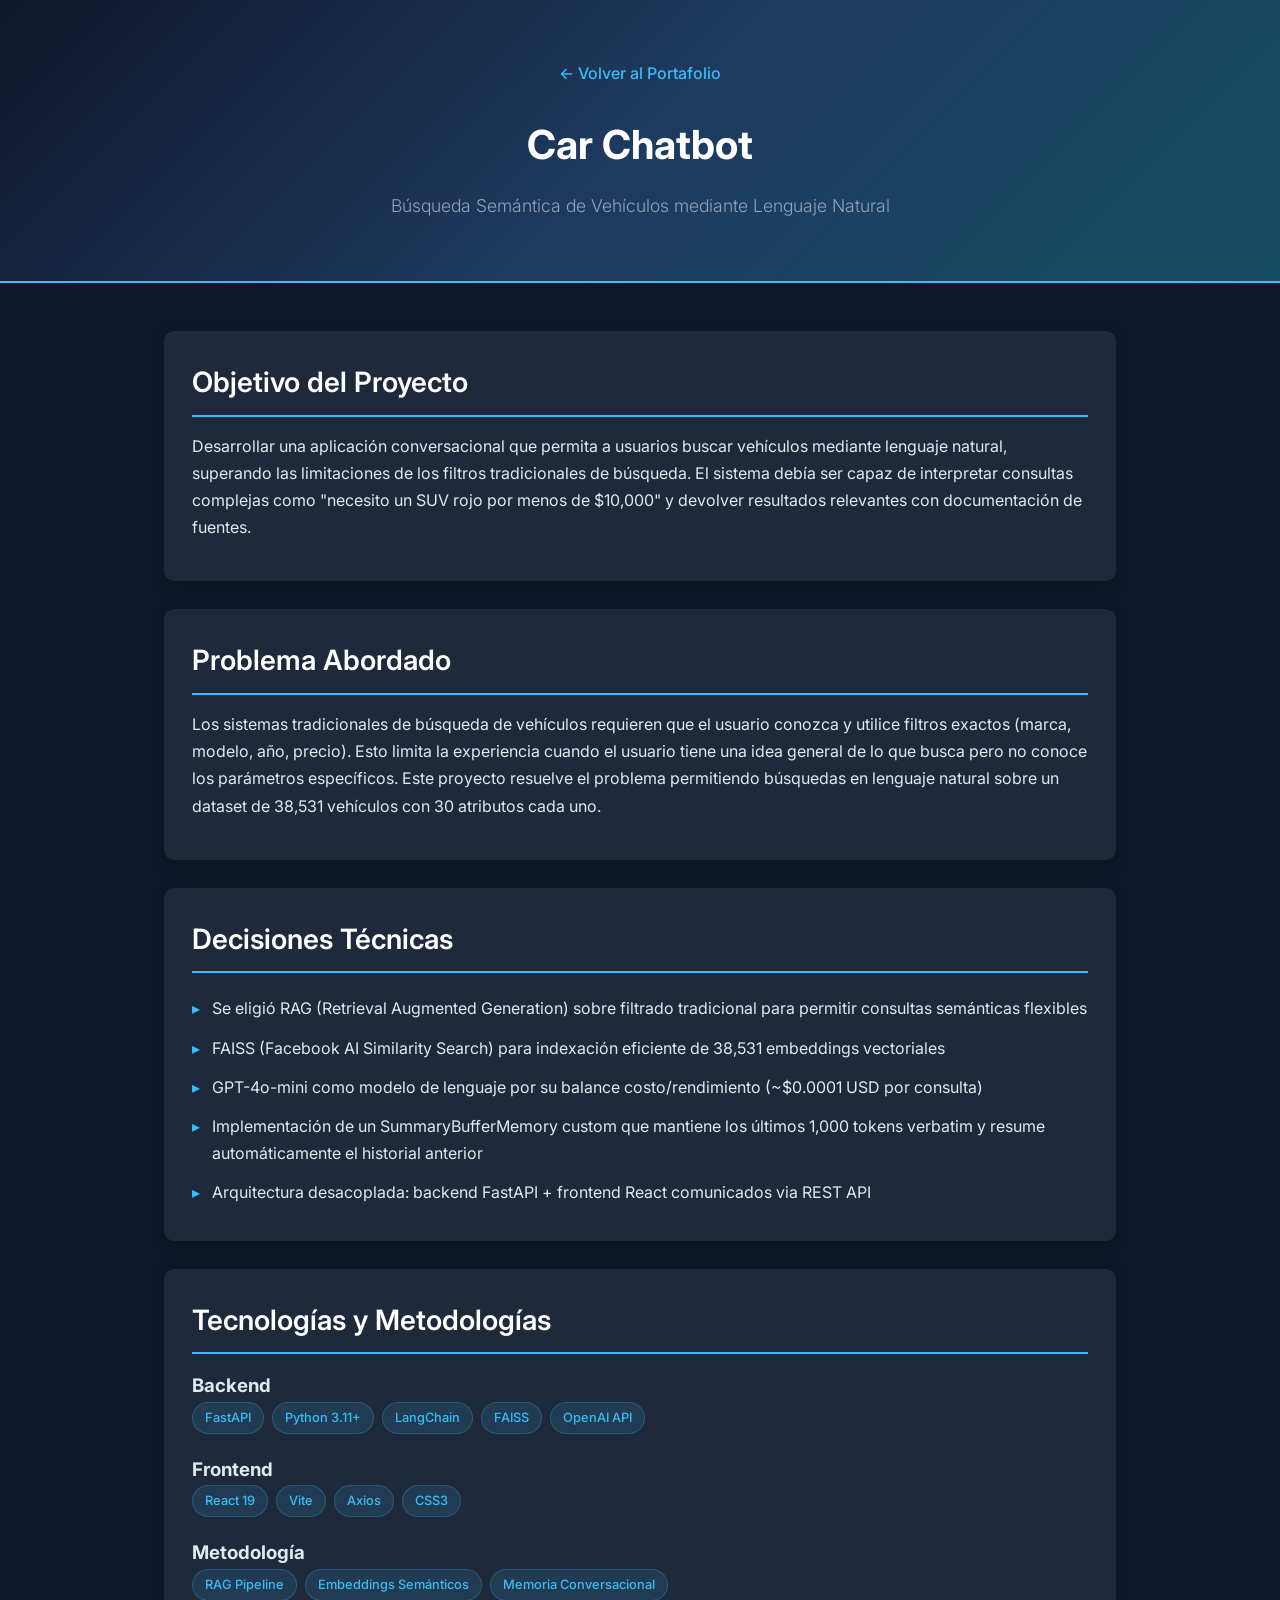
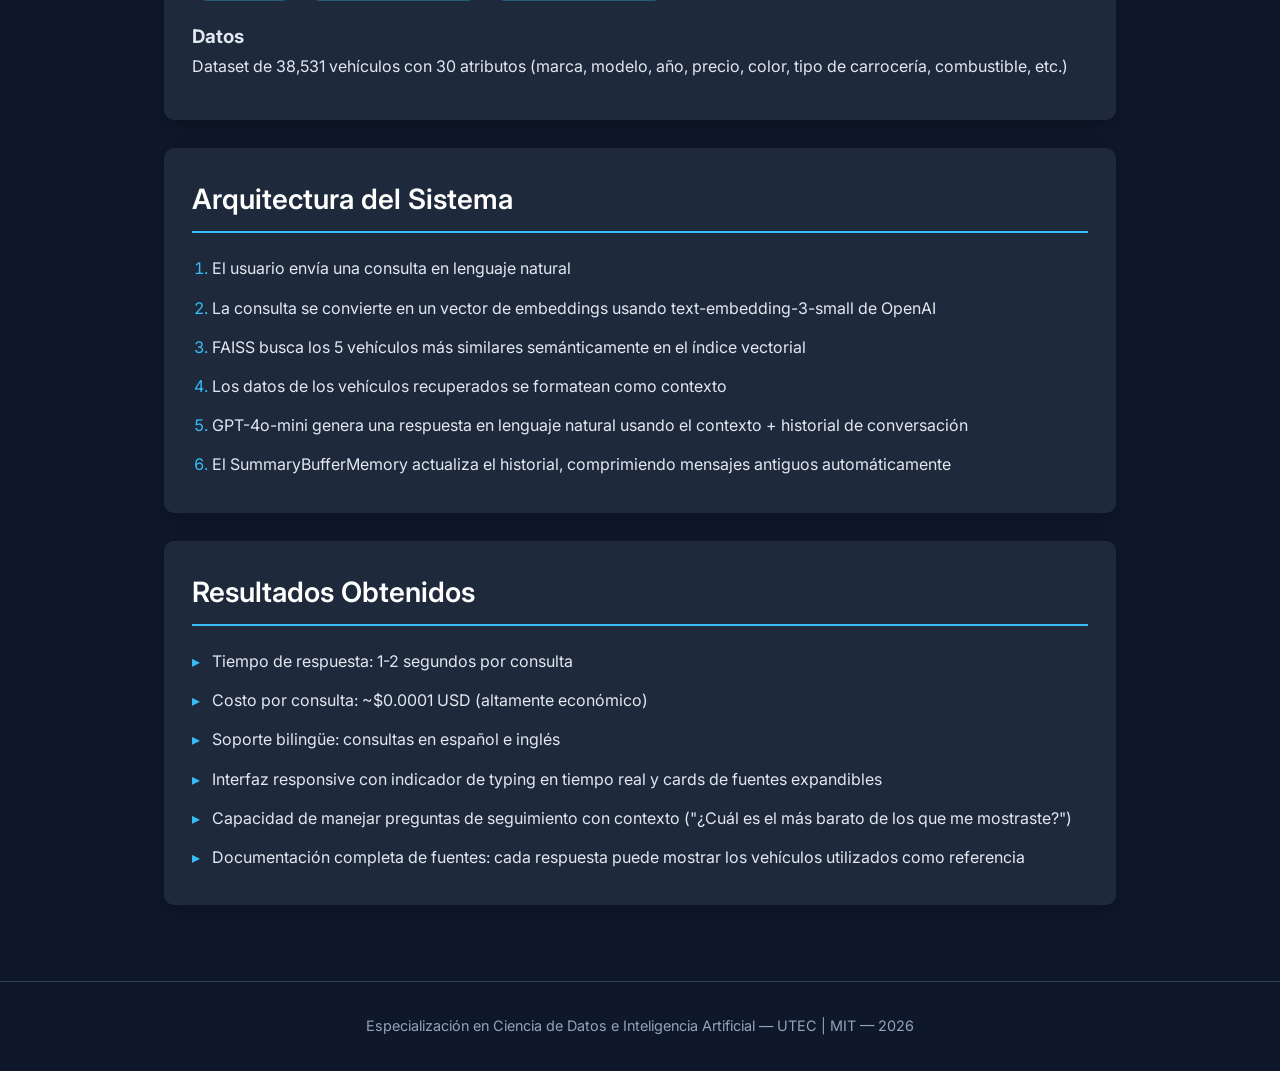
==== car-chatbot.html @ 60a14065 "fix: polish - ol styling, footer accents, rel noopener on links Co-Authored-By: Claude Opus 4.6 <nor" ====
<!DOCTYPE html>
<html lang="es">
<head>
  <meta charset="utf-8">
  <meta name="viewport" content="width=device-width, initial-scale=1">
  <title>Car Chatbot - Nicolas Fripp Rodriguez</title>
  <link href="https://fonts.googleapis.com/css2?family=Inter:wght@300;400;500;600;700&display=swap" rel="stylesheet">
  <link rel="stylesheet" href="estilo.css">
</head>
<body>

  <header>
    <a class="back-link" href="index.html">&larr; Volver al Portafolio</a>
    <h1>Car Chatbot</h1>
    <p>Búsqueda Semántica de Vehículos mediante Lenguaje Natural</p>
  </header>

  <main>

    <section class="detail-section">
      <h2>Objetivo del Proyecto</h2>
      <p>Desarrollar una aplicación conversacional que permita a usuarios buscar vehículos mediante lenguaje natural, superando las limitaciones de los filtros tradicionales de búsqueda. El sistema debía ser capaz de interpretar consultas complejas como "necesito un SUV rojo por menos de $10,000" y devolver resultados relevantes con documentación de fuentes.</p>
    </section>

    <section class="detail-section">
      <h2>Problema Abordado</h2>
      <p>Los sistemas tradicionales de búsqueda de vehículos requieren que el usuario conozca y utilice filtros exactos (marca, modelo, año, precio). Esto limita la experiencia cuando el usuario tiene una idea general de lo que busca pero no conoce los parámetros específicos. Este proyecto resuelve el problema permitiendo búsquedas en lenguaje natural sobre un dataset de 38,531 vehículos con 30 atributos cada uno.</p>
    </section>

    <section class="detail-section">
      <h2>Decisiones Técnicas</h2>
      <ul>
        <li>Se eligió RAG (Retrieval Augmented Generation) sobre filtrado tradicional para permitir consultas semánticas flexibles</li>
        <li>FAISS (Facebook AI Similarity Search) para indexación eficiente de 38,531 embeddings vectoriales</li>
        <li>GPT-4o-mini como modelo de lenguaje por su balance costo/rendimiento (~$0.0001 USD por consulta)</li>
        <li>Implementación de un SummaryBufferMemory custom que mantiene los últimos 1,000 tokens verbatim y resume automáticamente el historial anterior</li>
        <li>Arquitectura desacoplada: backend FastAPI + frontend React comunicados via REST API</li>
      </ul>
    </section>

    <section class="detail-section">
      <h2>Tecnologías y Metodologías</h2>

      <h3>Backend</h3>
      <div class="tags">
        <span class="tag">FastAPI</span>
        <span class="tag">Python 3.11+</span>
        <span class="tag">LangChain</span>
        <span class="tag">FAISS</span>
        <span class="tag">OpenAI API</span>
      </div>

      <h3>Frontend</h3>
      <div class="tags">
        <span class="tag">React 19</span>
        <span class="tag">Vite</span>
        <span class="tag">Axios</span>
        <span class="tag">CSS3</span>
      </div>

      <h3>Metodología</h3>
      <div class="tags">
        <span class="tag">RAG Pipeline</span>
        <span class="tag">Embeddings Semánticos</span>
        <span class="tag">Memoria Conversacional</span>
      </div>

      <h3>Datos</h3>
      <p>Dataset de 38,531 vehículos con 30 atributos (marca, modelo, año, precio, color, tipo de carrocería, combustible, etc.)</p>
    </section>

    <section class="detail-section">
      <h2>Arquitectura del Sistema</h2>
      <ol>
        <li>El usuario envía una consulta en lenguaje natural</li>
        <li>La consulta se convierte en un vector de embeddings usando text-embedding-3-small de OpenAI</li>
        <li>FAISS busca los 5 vehículos más similares semánticamente en el índice vectorial</li>
        <li>Los datos de los vehículos recuperados se formatean como contexto</li>
        <li>GPT-4o-mini genera una respuesta en lenguaje natural usando el contexto + historial de conversación</li>
        <li>El SummaryBufferMemory actualiza el historial, comprimiendo mensajes antiguos automáticamente</li>
      </ol>
    </section>

    <section class="detail-section">
      <h2>Resultados Obtenidos</h2>
      <ul>
        <li>Tiempo de respuesta: 1-2 segundos por consulta</li>
        <li>Costo por consulta: ~$0.0001 USD (altamente económico)</li>
        <li>Soporte bilingüe: consultas en español e inglés</li>
        <li>Interfaz responsive con indicador de typing en tiempo real y cards de fuentes expandibles</li>
        <li>Capacidad de manejar preguntas de seguimiento con contexto ("¿Cuál es el más barato de los que me mostraste?")</li>
        <li>Documentación completa de fuentes: cada respuesta puede mostrar los vehículos utilizados como referencia</li>
      </ul>
    </section>

  </main>

  <footer>
    <p>Especializaci&oacute;n en Ciencia de Datos e Inteligencia Artificial &mdash; UTEC | MIT &mdash; 2026</p>
  </footer>

</body>
</html>
---- estilo.css ----
/* ===========================================
   Nicolas Fripp Rodriguez - Portfolio Styles
   =========================================== */

/* Custom Properties */
:root {
  --color-bg: #0f172a;
  --color-card: #1e293b;
  --color-accent: #38bdf8;
  --color-accent-dark: #0ea5e9;
  --color-text: #e2e8f0;
  --color-text-muted: #94a3b8;
  --color-border: #334155;
  --font-family: 'Inter', sans-serif;
}

/* Base Styles */
*,
*::before,
*::after {
  box-sizing: border-box;
  margin: 0;
  padding: 0;
}

html {
  scroll-behavior: smooth;
}

body {
  font-family: var(--font-family);
  background-color: var(--color-bg);
  color: var(--color-text);
  line-height: 1.7;
  font-size: 16px;
}

a {
  color: var(--color-accent);
  text-decoration: none;
  transition: color 0.3s ease;
}

a:hover {
  color: var(--color-accent-dark);
}

.container {
  max-width: 1000px;
  margin: 0 auto;
  padding: 0 24px;
}

/* Header */
header {
  background: linear-gradient(135deg, #0f172a 0%, #1e3a5f 50%, #164e63 100%);
  text-align: center;
  padding: 60px 24px;
  border-bottom: 2px solid var(--color-accent);
}

header h1 {
  font-size: 2.5rem;
  font-weight: 700;
  margin-bottom: 12px;
  color: #ffffff;
}

header p {
  font-size: 1.1rem;
  color: var(--color-text-muted);
  font-weight: 300;
}

header p + p {
  margin-top: 4px;
}

/* Main Content */
main {
  max-width: 1000px;
  margin: 0 auto;
  padding: 48px 24px;
}

section {
  margin-bottom: 56px;
}

section h2 {
  font-size: 1.75rem;
  font-weight: 600;
  margin-bottom: 24px;
  color: #ffffff;
  border-bottom: 2px solid var(--color-accent);
  padding-bottom: 8px;
  display: inline-block;
}

/* Profile / About Section */
.profile-container {
  display: flex;
  gap: 32px;
  align-items: flex-start;
}

.profile-photo {
  width: 120px;
  height: 120px;
  min-width: 120px;
  border-radius: 50%;
  background-color: var(--color-accent);
  display: flex;
  align-items: center;
  justify-content: center;
  font-size: 2.5rem;
  font-weight: 700;
  color: var(--color-bg);
}

.bio p {
  margin-bottom: 16px;
  color: var(--color-text);
}

.bio p:last-child {
  margin-bottom: 0;
}

/* Projects Grid */
.projects-grid {
  display: grid;
  grid-template-columns: 1fr;
  gap: 28px;
  margin-top: 16px;
}

.project-card {
  background-color: var(--color-card);
  border-radius: 10px;
  padding: 28px;
  border-left: 4px solid var(--color-accent);
  box-shadow: 0 4px 16px rgba(0, 0, 0, 0.25);
  transition: transform 0.3s ease, box-shadow 0.3s ease;
}

.project-card:hover {
  transform: translateY(-4px);
  box-shadow: 0 8px 28px rgba(0, 0, 0, 0.4);
}

.project-card h3 {
  font-size: 1.3rem;
  font-weight: 600;
  color: #ffffff;
  margin-bottom: 12px;
}

.project-card p {
  color: var(--color-text-muted);
  margin-bottom: 16px;
  line-height: 1.6;
}

/* Technology Tags */
.tags {
  display: flex;
  flex-wrap: wrap;
  gap: 8px;
  margin-bottom: 20px;
}

.tag {
  display: inline-block;
  background-color: rgba(56, 189, 248, 0.12);
  color: var(--color-accent);
  padding: 4px 12px;
  border-radius: 20px;
  font-size: 0.8rem;
  font-weight: 500;
  border: 1px solid rgba(56, 189, 248, 0.25);
}

/* Button */
.btn {
  display: inline-block;
  background-color: var(--color-accent);
  color: var(--color-bg);
  padding: 10px 24px;
  border-radius: 8px;
  font-weight: 600;
  font-size: 0.95rem;
  transition: background-color 0.3s ease, transform 0.2s ease;
}

.btn:hover {
  background-color: var(--color-accent-dark);
  color: var(--color-bg);
  transform: translateY(-1px);
}

/* Links Section */
.links-list {
  list-style: none;
  display: flex;
  flex-direction: column;
  gap: 16px;
}

.link-item {
  display: flex;
  align-items: center;
  gap: 16px;
  background-color: var(--color-card);
  padding: 18px 24px;
  border-radius: 10px;
  transition: transform 0.3s ease, box-shadow 0.3s ease;
}

.link-item:hover {
  transform: translateY(-2px);
  box-shadow: 0 4px 16px rgba(0, 0, 0, 0.3);
}

.link-icon {
  font-size: 1.5rem;
  min-width: 32px;
  text-align: center;
}

.link-item a {
  font-weight: 500;
  font-size: 1.05rem;
}

.link-item span.link-note {
  color: var(--color-text-muted);
  font-size: 0.9rem;
  font-style: italic;
}

/* Project Detail Page Styles */
.back-link {
  display: inline-block;
  margin-bottom: 24px;
  font-weight: 500;
  font-size: 1rem;
}

.detail-section {
  background-color: var(--color-card);
  border-radius: 10px;
  padding: 28px;
  margin-bottom: 28px;
  box-shadow: 0 4px 16px rgba(0, 0, 0, 0.25);
}

.detail-section h2 {
  display: block;
  margin-bottom: 16px;
}

.detail-section p {
  color: var(--color-text);
  margin-bottom: 12px;
}

.detail-section ul {
  list-style: none;
  padding-left: 0;
}

.detail-section ul li {
  padding: 6px 0;
  padding-left: 20px;
  position: relative;
  color: var(--color-text);
}

.detail-section ul li::before {
  content: "\25B8";
  color: var(--color-accent);
  position: absolute;
  left: 0;
}

.detail-section ol {
  padding-left: 20px;
  color: var(--color-text);
}

.detail-section ol li {
  padding: 6px 0;
}

.detail-section ol li::marker {
  color: var(--color-accent);
}

/* Footer */
footer {
  text-align: center;
  padding: 32px 24px;
  border-top: 1px solid var(--color-border);
  color: var(--color-text-muted);
  font-size: 0.9rem;
}

footer a {
  color: var(--color-text-muted);
}

footer a:hover {
  color: var(--color-accent);
}

/* Responsive: Mobile < 768px */
@media (max-width: 768px) {
  header {
    padding: 40px 16px;
  }

  header h1 {
    font-size: 1.75rem;
  }

  header p {
    font-size: 0.95rem;
  }

  main {
    padding: 32px 16px;
  }

  section h2 {
    font-size: 1.4rem;
  }

  .profile-container {
    flex-direction: column;
    align-items: center;
    text-align: center;
  }

  .profile-photo {
    width: 100px;
    height: 100px;
    min-width: 100px;
    font-size: 2rem;
  }

  .project-card {
    padding: 20px;
  }

  .project-card h3 {
    font-size: 1.15rem;
  }

  .link-item {
    padding: 14px 18px;
  }
}
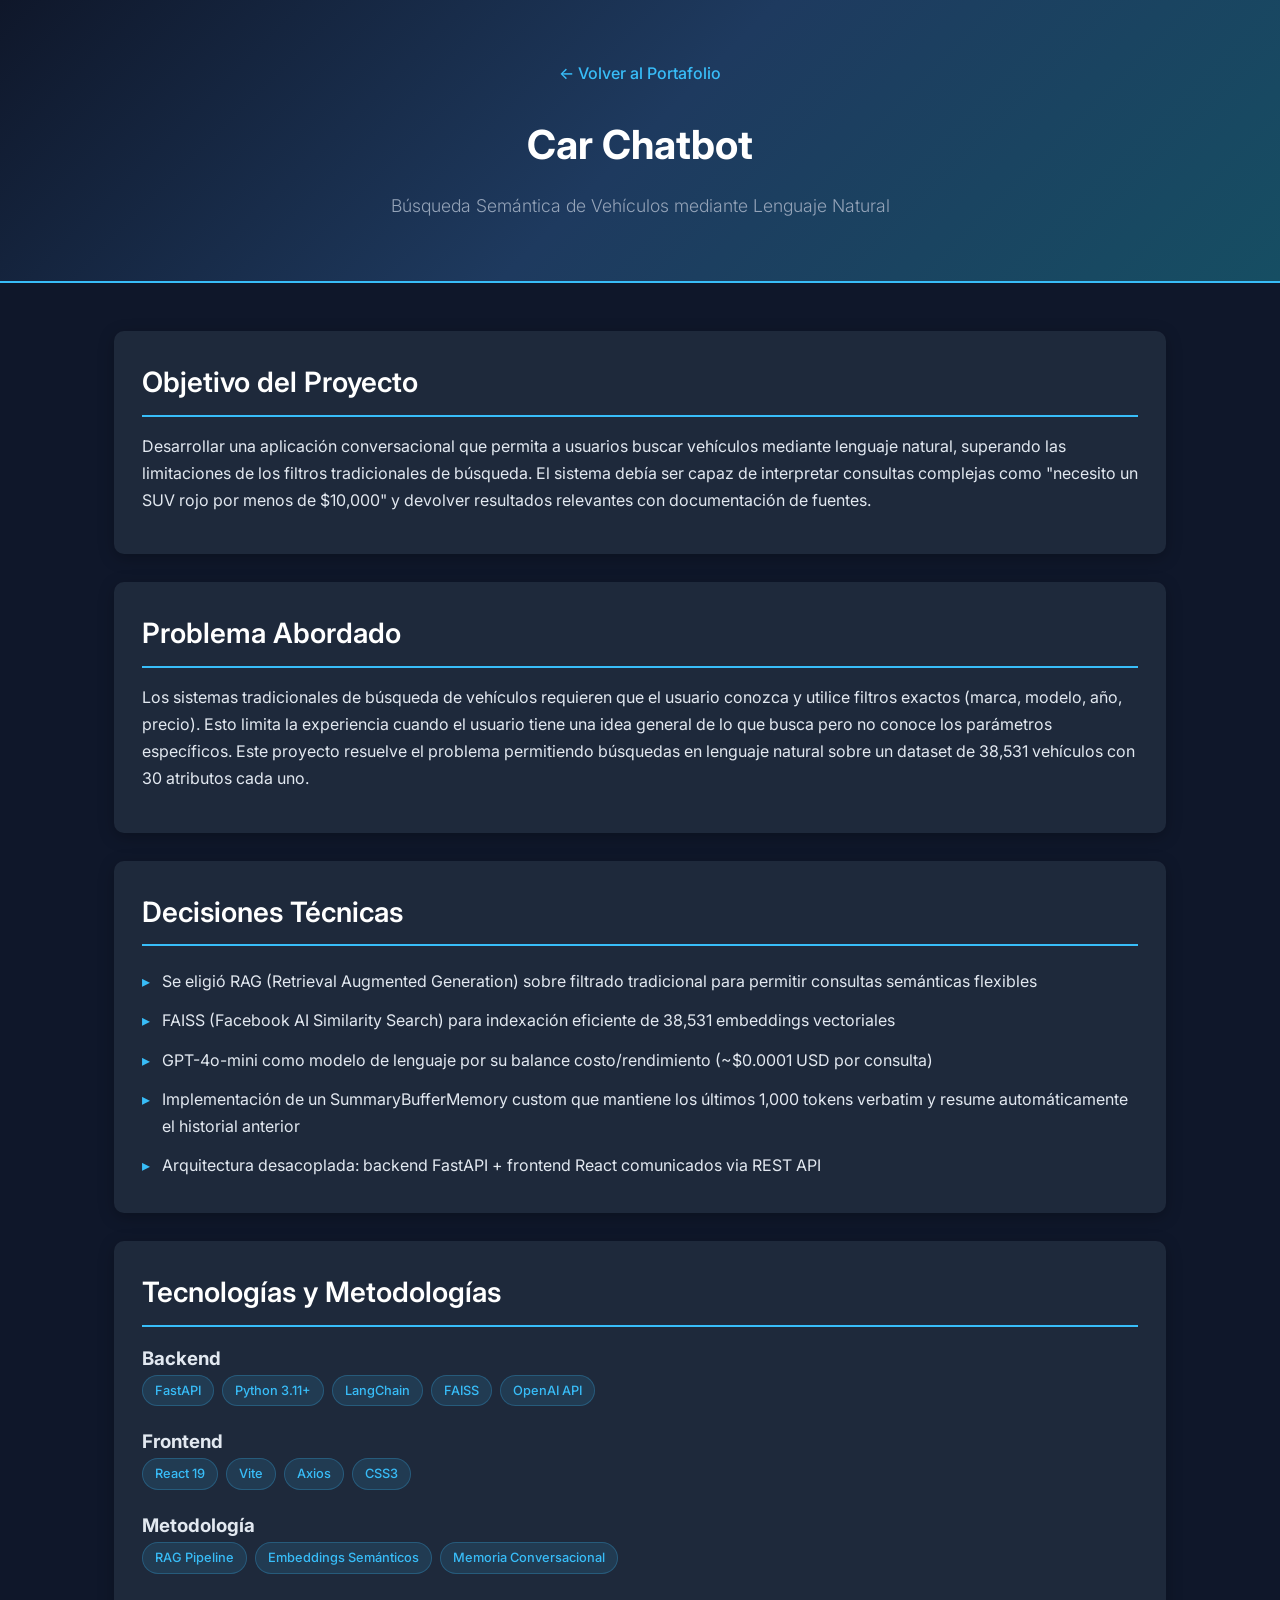
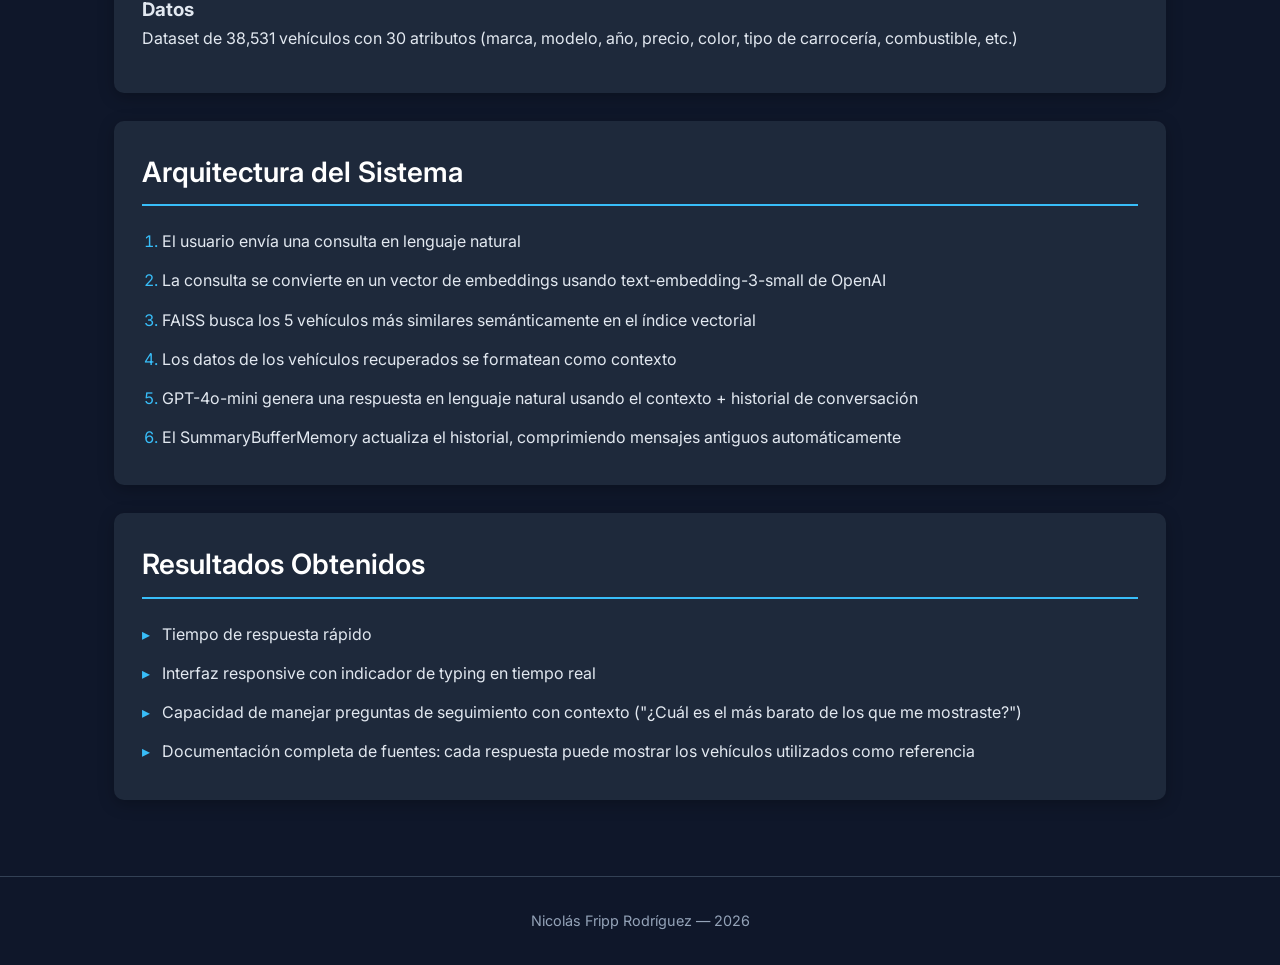
==== commit bf9ab26d: "feat: mejoras UX y actualización de footer - Grid de 2 columnas para project cards en desktop - Card" ====
--- a/car-chatbot.html
+++ b/car-chatbot.html
@@ -3,7 +3,7 @@
 <head>
   <meta charset="utf-8">
   <meta name="viewport" content="width=device-width, initial-scale=1">
-  <title>Car Chatbot - Nicolas Fripp Rodriguez</title>
+  <title>Car Chatbot - Nicolás Fripp Rodríguez</title>
   <link href="https://fonts.googleapis.com/css2?family=Inter:wght@300;400;500;600;700&display=swap" rel="stylesheet">
   <link rel="stylesheet" href="estilo.css">
 </head>
@@ -84,10 +84,8 @@
     <section class="detail-section">
       <h2>Resultados Obtenidos</h2>
       <ul>
-        <li>Tiempo de respuesta: 1-2 segundos por consulta</li>
-        <li>Costo por consulta: ~$0.0001 USD (altamente económico)</li>
-        <li>Soporte bilingüe: consultas en español e inglés</li>
-        <li>Interfaz responsive con indicador de typing en tiempo real y cards de fuentes expandibles</li>
+        <li>Tiempo de respuesta rápido</li>
+        <li>Interfaz responsive con indicador de typing en tiempo real</li>
         <li>Capacidad de manejar preguntas de seguimiento con contexto ("¿Cuál es el más barato de los que me mostraste?")</li>
         <li>Documentación completa de fuentes: cada respuesta puede mostrar los vehículos utilizados como referencia</li>
       </ul>
@@ -96,7 +94,7 @@
   </main>
 
   <footer>
-    <p>Especializaci&oacute;n en Ciencia de Datos e Inteligencia Artificial &mdash; UTEC | MIT &mdash; 2026</p>
+    <p>Nicolás Fripp Rodríguez &mdash; 2026</p>
   </footer>
 
 </body>
--- a/estilo.css
+++ b/estilo.css
@@ -76,9 +76,55 @@
   margin-top: 4px;
 }
 
+/* Header Links */
+.header-links {
+  display: flex;
+  justify-content: center;
+  gap: 24px;
+  margin-top: 20px;
+  flex-wrap: wrap;
+}
+
+.header-links a,
+.header-links .header-link-disabled {
+  display: inline-flex;
+  align-items: center;
+  gap: 8px;
+  padding: 8px 18px;
+  border-radius: 20px;
+  font-size: 0.9rem;
+  font-weight: 500;
+  border: 1px solid rgba(56, 189, 248, 0.3);
+  background-color: rgba(56, 189, 248, 0.08);
+  transition: background-color 0.3s ease, border-color 0.3s ease;
+}
+
+.header-links a:hover {
+  background-color: rgba(56, 189, 248, 0.18);
+  border-color: var(--color-accent);
+}
+
+.header-links .header-link-disabled {
+  color: var(--color-text-muted);
+  border-color: rgba(148, 163, 184, 0.2);
+  background-color: rgba(148, 163, 184, 0.05);
+  cursor: default;
+}
+
+.header-links svg {
+  flex-shrink: 0;
+  vertical-align: middle;
+}
+
+.header-links .link-note {
+  font-size: 0.75rem;
+  font-style: italic;
+  color: var(--color-text-muted);
+}
+
 /* Main Content */
 main {
-  max-width: 1000px;
+  max-width: 1100px;
   margin: 0 auto;
   padding: 48px 24px;
 }
@@ -109,13 +155,8 @@
   height: 120px;
   min-width: 120px;
   border-radius: 50%;
-  background-color: var(--color-accent);
-  display: flex;
-  align-items: center;
-  justify-content: center;
-  font-size: 2.5rem;
-  font-weight: 700;
-  color: var(--color-bg);
+  object-fit: cover;
+  border: 3px solid var(--color-accent);
 }
 
 .bio p {
@@ -130,7 +171,7 @@
 /* Projects Grid */
 .projects-grid {
   display: grid;
-  grid-template-columns: 1fr;
+  grid-template-columns: repeat(2, 1fr);
   gap: 28px;
   margin-top: 16px;
 }
@@ -141,12 +182,16 @@
   padding: 28px;
   border-left: 4px solid var(--color-accent);
   box-shadow: 0 4px 16px rgba(0, 0, 0, 0.25);
-  transition: transform 0.3s ease, box-shadow 0.3s ease;
+  transition: transform 0.2s ease, box-shadow 0.2s ease, border-color 0.2s ease;
+  cursor: pointer;
+  display: flex;
+  flex-direction: column;
 }
 
 .project-card:hover {
-  transform: translateY(-4px);
-  box-shadow: 0 8px 28px rgba(0, 0, 0, 0.4);
+  transform: translateY(-2px);
+  box-shadow: 0 6px 24px rgba(0, 0, 0, 0.35);
+  border-left-color: var(--color-accent-dark);
 }
 
 .project-card h3 {
@@ -157,9 +202,13 @@
 }
 
 .project-card p {
-  color: var(--color-text-muted);
+  color: #b0bec5;
   margin-bottom: 16px;
   line-height: 1.6;
+}
+
+.project-card .tags {
+  margin-top: auto;
 }
 
 /* Technology Tags */
@@ -184,6 +233,7 @@
 /* Button */
 .btn {
   display: inline-block;
+  align-self: flex-start;
   background-color: var(--color-accent);
   color: var(--color-bg);
   padding: 10px 24px;
@@ -314,6 +364,28 @@
   color: var(--color-accent);
 }
 
+/* Focus States (Accessibility) */
+a:focus-visible,
+.btn:focus-visible,
+.project-card:focus-visible {
+  outline: 2px solid var(--color-accent);
+  outline-offset: 3px;
+}
+
+/* Reduced Motion */
+@media (prefers-reduced-motion: reduce) {
+  *,
+  *::before,
+  *::after {
+    animation-duration: 0.01ms !important;
+    transition-duration: 0.01ms !important;
+  }
+
+  html {
+    scroll-behavior: auto;
+  }
+}
+
 /* Responsive: Mobile < 768px */
 @media (max-width: 768px) {
   header {
@@ -349,6 +421,10 @@
     font-size: 2rem;
   }
 
+  .projects-grid {
+    grid-template-columns: 1fr;
+  }
+
   .project-card {
     padding: 20px;
   }
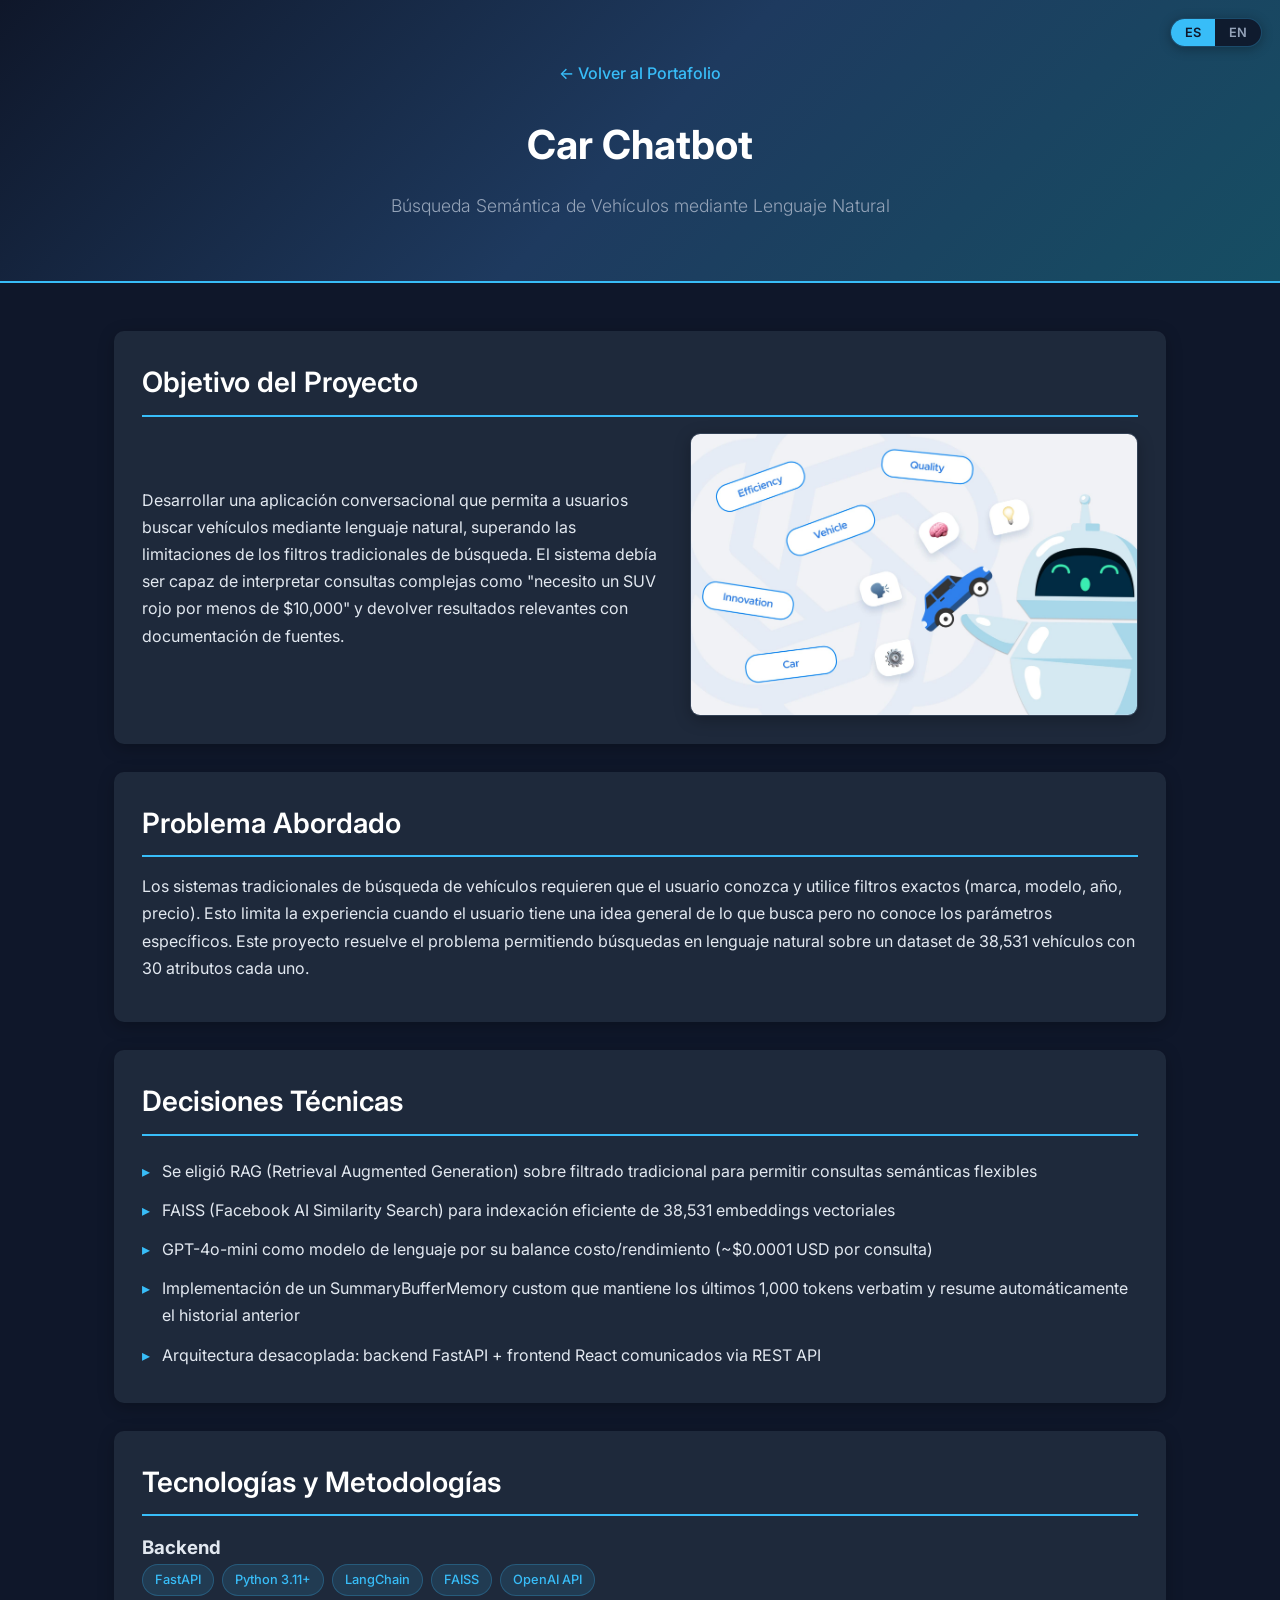
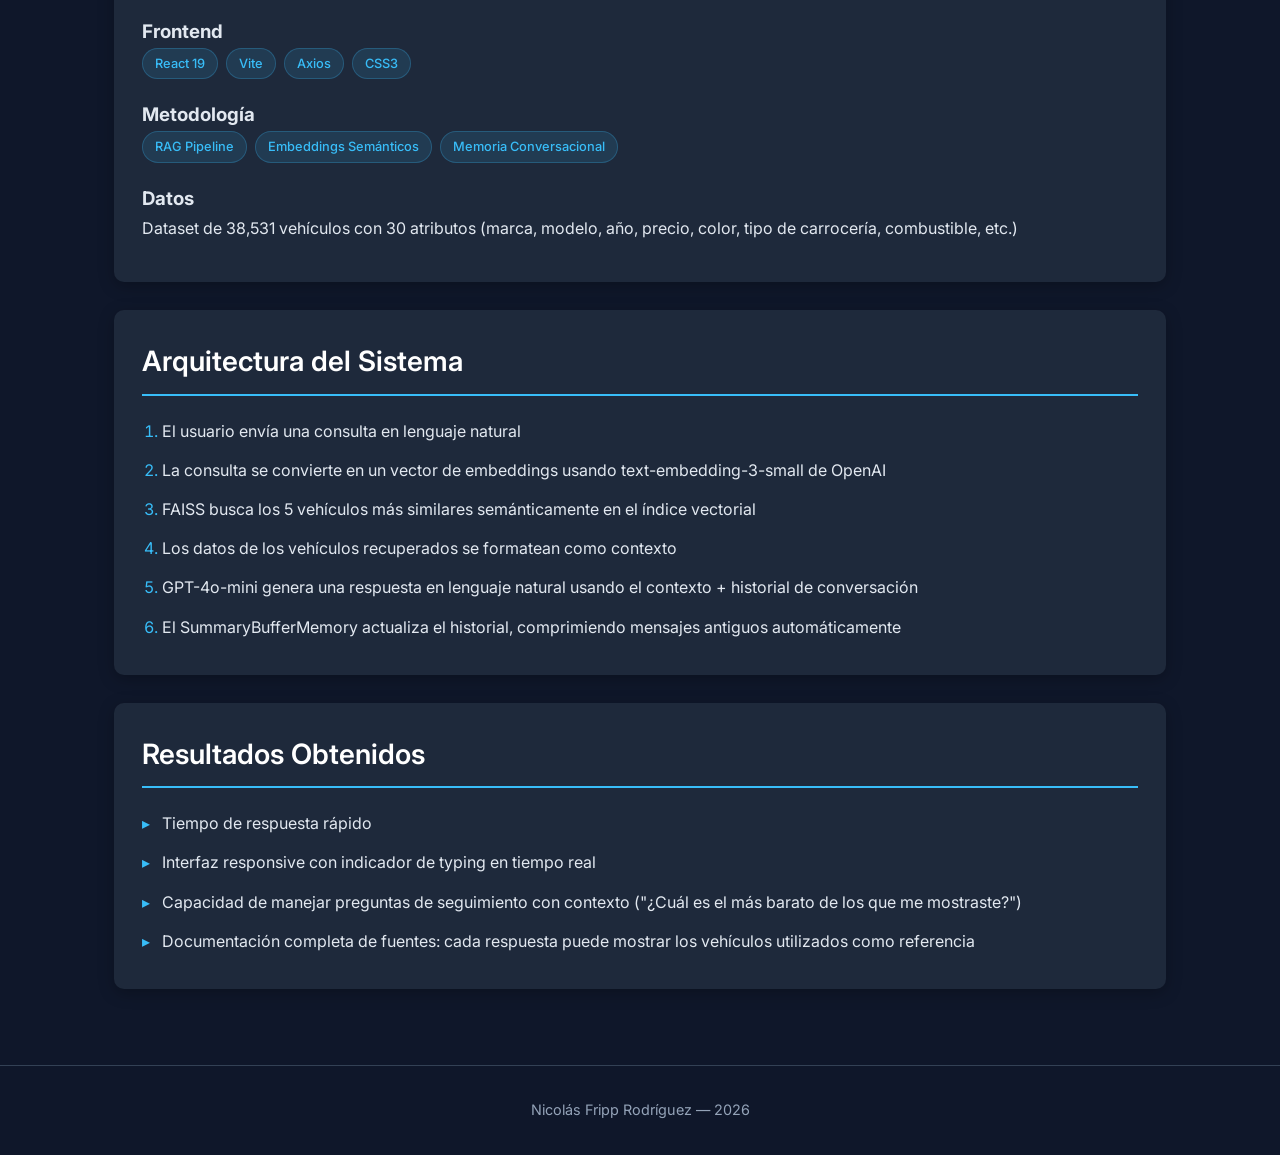
==== commit 23ffc1a7: "feat: agregar toggle de idioma ES/EN con traducciones completas Sistema i18n con toggle fijo en esqu" ====
--- a/car-chatbot.html
+++ b/car-chatbot.html
@@ -10,36 +10,39 @@
 <body>
 
   <header>
-    <a class="back-link" href="index.html">&larr; Volver al Portafolio</a>
+    <a class="back-link" href="index.html" data-i18n="back">&larr; Volver al Portafolio</a>
     <h1>Car Chatbot</h1>
-    <p>Búsqueda Semántica de Vehículos mediante Lenguaje Natural</p>
+    <p data-i18n="chatbot.subtitle">Búsqueda Semántica de Vehículos mediante Lenguaje Natural</p>
   </header>
 
   <main>
 
     <section class="detail-section">
-      <h2>Objetivo del Proyecto</h2>
-      <p>Desarrollar una aplicación conversacional que permita a usuarios buscar vehículos mediante lenguaje natural, superando las limitaciones de los filtros tradicionales de búsqueda. El sistema debía ser capaz de interpretar consultas complejas como "necesito un SUV rojo por menos de $10,000" y devolver resultados relevantes con documentación de fuentes.</p>
+      <h2 data-i18n="chatbot.obj.title">Objetivo del Proyecto</h2>
+      <div class="detail-with-image">
+        <p data-i18n="chatbot.obj.text">Desarrollar una aplicación conversacional que permita a usuarios buscar vehículos mediante lenguaje natural, superando las limitaciones de los filtros tradicionales de búsqueda. El sistema debía ser capaz de interpretar consultas complejas como "necesito un SUV rojo por menos de $10,000" y devolver resultados relevantes con documentación de fuentes.</p>
+        <img class="project-hero" src="car-chatbot.jpg" alt="Car Chatbot - Búsqueda Semántica de Vehículos">
+      </div>
     </section>
 
     <section class="detail-section">
-      <h2>Problema Abordado</h2>
-      <p>Los sistemas tradicionales de búsqueda de vehículos requieren que el usuario conozca y utilice filtros exactos (marca, modelo, año, precio). Esto limita la experiencia cuando el usuario tiene una idea general de lo que busca pero no conoce los parámetros específicos. Este proyecto resuelve el problema permitiendo búsquedas en lenguaje natural sobre un dataset de 38,531 vehículos con 30 atributos cada uno.</p>
+      <h2 data-i18n="chatbot.prob.title">Problema Abordado</h2>
+      <p data-i18n="chatbot.prob.text">Los sistemas tradicionales de búsqueda de vehículos requieren que el usuario conozca y utilice filtros exactos (marca, modelo, año, precio). Esto limita la experiencia cuando el usuario tiene una idea general de lo que busca pero no conoce los parámetros específicos. Este proyecto resuelve el problema permitiendo búsquedas en lenguaje natural sobre un dataset de 38,531 vehículos con 30 atributos cada uno.</p>
     </section>
 
     <section class="detail-section">
-      <h2>Decisiones Técnicas</h2>
+      <h2 data-i18n="chatbot.tech.title">Decisiones Técnicas</h2>
       <ul>
-        <li>Se eligió RAG (Retrieval Augmented Generation) sobre filtrado tradicional para permitir consultas semánticas flexibles</li>
-        <li>FAISS (Facebook AI Similarity Search) para indexación eficiente de 38,531 embeddings vectoriales</li>
-        <li>GPT-4o-mini como modelo de lenguaje por su balance costo/rendimiento (~$0.0001 USD por consulta)</li>
-        <li>Implementación de un SummaryBufferMemory custom que mantiene los últimos 1,000 tokens verbatim y resume automáticamente el historial anterior</li>
-        <li>Arquitectura desacoplada: backend FastAPI + frontend React comunicados via REST API</li>
+        <li data-i18n="chatbot.tech.li1">Se eligió RAG (Retrieval Augmented Generation) sobre filtrado tradicional para permitir consultas semánticas flexibles</li>
+        <li data-i18n="chatbot.tech.li2">FAISS (Facebook AI Similarity Search) para indexación eficiente de 38,531 embeddings vectoriales</li>
+        <li data-i18n="chatbot.tech.li3">GPT-4o-mini como modelo de lenguaje por su balance costo/rendimiento (~$0.0001 USD por consulta)</li>
+        <li data-i18n="chatbot.tech.li4">Implementación de un SummaryBufferMemory custom que mantiene los últimos 1,000 tokens verbatim y resume automáticamente el historial anterior</li>
+        <li data-i18n="chatbot.tech.li5">Arquitectura desacoplada: backend FastAPI + frontend React comunicados via REST API</li>
       </ul>
     </section>
 
     <section class="detail-section">
-      <h2>Tecnologías y Metodologías</h2>
+      <h2 data-i18n="chatbot.tecno.title">Tecnologías y Metodologías</h2>
 
       <h3>Backend</h3>
       <div class="tags">
@@ -58,36 +61,36 @@
         <span class="tag">CSS3</span>
       </div>
 
-      <h3>Metodología</h3>
+      <h3 data-i18n="chatbot.metodologia">Metodología</h3>
       <div class="tags">
         <span class="tag">RAG Pipeline</span>
-        <span class="tag">Embeddings Semánticos</span>
-        <span class="tag">Memoria Conversacional</span>
+        <span class="tag" data-i18n="chatbot.tag.embeddings">Embeddings Semánticos</span>
+        <span class="tag" data-i18n="chatbot.tag.memoria">Memoria Conversacional</span>
       </div>
 
-      <h3>Datos</h3>
-      <p>Dataset de 38,531 vehículos con 30 atributos (marca, modelo, año, precio, color, tipo de carrocería, combustible, etc.)</p>
+      <h3 data-i18n="chatbot.datos.title">Datos</h3>
+      <p data-i18n="chatbot.datos.text">Dataset de 38,531 vehículos con 30 atributos (marca, modelo, año, precio, color, tipo de carrocería, combustible, etc.)</p>
     </section>
 
     <section class="detail-section">
-      <h2>Arquitectura del Sistema</h2>
+      <h2 data-i18n="chatbot.arq.title">Arquitectura del Sistema</h2>
       <ol>
-        <li>El usuario envía una consulta en lenguaje natural</li>
-        <li>La consulta se convierte en un vector de embeddings usando text-embedding-3-small de OpenAI</li>
-        <li>FAISS busca los 5 vehículos más similares semánticamente en el índice vectorial</li>
-        <li>Los datos de los vehículos recuperados se formatean como contexto</li>
-        <li>GPT-4o-mini genera una respuesta en lenguaje natural usando el contexto + historial de conversación</li>
-        <li>El SummaryBufferMemory actualiza el historial, comprimiendo mensajes antiguos automáticamente</li>
+        <li data-i18n="chatbot.arq.li1">El usuario envía una consulta en lenguaje natural</li>
+        <li data-i18n="chatbot.arq.li2">La consulta se convierte en un vector de embeddings usando text-embedding-3-small de OpenAI</li>
+        <li data-i18n="chatbot.arq.li3">FAISS busca los 5 vehículos más similares semánticamente en el índice vectorial</li>
+        <li data-i18n="chatbot.arq.li4">Los datos de los vehículos recuperados se formatean como contexto</li>
+        <li data-i18n="chatbot.arq.li5">GPT-4o-mini genera una respuesta en lenguaje natural usando el contexto + historial de conversación</li>
+        <li data-i18n="chatbot.arq.li6">El SummaryBufferMemory actualiza el historial, comprimiendo mensajes antiguos automáticamente</li>
       </ol>
     </section>
 
     <section class="detail-section">
-      <h2>Resultados Obtenidos</h2>
+      <h2 data-i18n="chatbot.res.title">Resultados Obtenidos</h2>
       <ul>
-        <li>Tiempo de respuesta rápido</li>
-        <li>Interfaz responsive con indicador de typing en tiempo real</li>
-        <li>Capacidad de manejar preguntas de seguimiento con contexto ("¿Cuál es el más barato de los que me mostraste?")</li>
-        <li>Documentación completa de fuentes: cada respuesta puede mostrar los vehículos utilizados como referencia</li>
+        <li data-i18n="chatbot.res.li1">Tiempo de respuesta rápido</li>
+        <li data-i18n="chatbot.res.li2">Interfaz responsive con indicador de typing en tiempo real</li>
+        <li data-i18n="chatbot.res.li3">Capacidad de manejar preguntas de seguimiento con contexto ("¿Cuál es el más barato de los que me mostraste?")</li>
+        <li data-i18n="chatbot.res.li4">Documentación completa de fuentes: cada respuesta puede mostrar los vehículos utilizados como referencia</li>
       </ul>
     </section>
 
@@ -97,5 +100,6 @@
     <p>Nicolás Fripp Rodríguez &mdash; 2026</p>
   </footer>
 
+  <script src="i18n.js"></script>
 </body>
 </html>
--- a/estilo.css
+++ b/estilo.css
@@ -179,19 +179,43 @@
 .project-card {
   background-color: var(--color-card);
   border-radius: 10px;
-  padding: 28px;
+  padding: 0;
   border-left: 4px solid var(--color-accent);
   box-shadow: 0 4px 16px rgba(0, 0, 0, 0.25);
   transition: transform 0.2s ease, box-shadow 0.2s ease, border-color 0.2s ease;
   cursor: pointer;
   display: flex;
   flex-direction: column;
+  overflow: hidden;
+}
+
+.project-card-content {
+  padding: 24px 28px 28px;
+  display: flex;
+  flex-direction: column;
+  flex: 1;
 }
 
 .project-card:hover {
   transform: translateY(-2px);
   box-shadow: 0 6px 24px rgba(0, 0, 0, 0.35);
   border-left-color: var(--color-accent-dark);
+}
+
+.project-card-image {
+  width: 100%;
+  height: 160px;
+  border-radius: 8px;
+  margin-bottom: 16px;
+  display: flex;
+  align-items: center;
+  justify-content: center;
+  overflow: hidden;
+}
+
+.project-card-image svg {
+  width: 100%;
+  height: 100%;
 }
 
 .project-card h3 {
@@ -207,7 +231,7 @@
   line-height: 1.6;
 }
 
-.project-card .tags {
+.project-card-content .tags {
   margin-top: auto;
 }
 
@@ -289,6 +313,24 @@
   font-style: italic;
 }
 
+/* Project Hero Image */
+.detail-with-image {
+  display: flex;
+  gap: 24px;
+  align-items: center;
+}
+
+.detail-with-image p {
+  flex: 1;
+}
+
+.project-hero {
+  width: 45%;
+  border-radius: 10px;
+  box-shadow: 0 4px 16px rgba(0, 0, 0, 0.25);
+  border: 1px solid var(--color-border);
+}
+
 /* Project Detail Page Styles */
 .back-link {
   display: inline-block;
@@ -362,6 +404,22 @@
 
 footer a:hover {
   color: var(--color-accent);
+}
+
+/* Scroll Reveal Animations */
+.reveal {
+  opacity: 0;
+  transform: translateY(30px);
+  transition: opacity 0.6s ease, transform 0.6s ease;
+}
+
+.reveal.visible {
+  opacity: 1;
+  transform: translateY(0);
+}
+
+.project-card.reveal {
+  transition-delay: calc(var(--card-index, 0) * 0.1s);
 }
 
 /* Focus States (Accessibility) */
@@ -386,6 +444,43 @@
   }
 }
 
+/* Language Toggle */
+.lang-toggle {
+  position: fixed;
+  top: 18px;
+  right: 18px;
+  z-index: 1000;
+  display: flex;
+  border-radius: 20px;
+  overflow: hidden;
+  border: 1px solid rgba(56, 189, 248, 0.3);
+  background-color: rgba(15, 23, 42, 0.9);
+  backdrop-filter: blur(8px);
+  box-shadow: 0 2px 12px rgba(0, 0, 0, 0.3);
+}
+
+.lang-btn {
+  padding: 6px 14px;
+  font-family: var(--font-family);
+  font-size: 0.8rem;
+  font-weight: 600;
+  border: none;
+  cursor: pointer;
+  background: transparent;
+  color: var(--color-text-muted);
+  transition: background-color 0.3s ease, color 0.3s ease;
+}
+
+.lang-btn.active {
+  background-color: var(--color-accent);
+  color: var(--color-bg);
+}
+
+.lang-btn:hover:not(.active) {
+  background-color: rgba(56, 189, 248, 0.15);
+  color: var(--color-text);
+}
+
 /* Responsive: Mobile < 768px */
 @media (max-width: 768px) {
   header {
@@ -425,8 +520,12 @@
     grid-template-columns: 1fr;
   }
 
-  .project-card {
+  .project-card-content {
     padding: 20px;
+  }
+
+  .project-card-image {
+    height: 130px;
   }
 
   .project-card h3 {
@@ -436,4 +535,12 @@
   .link-item {
     padding: 14px 18px;
   }
-}
+
+  .detail-with-image {
+    flex-direction: column;
+  }
+
+  .project-hero {
+    width: 100%;
+  }
+}
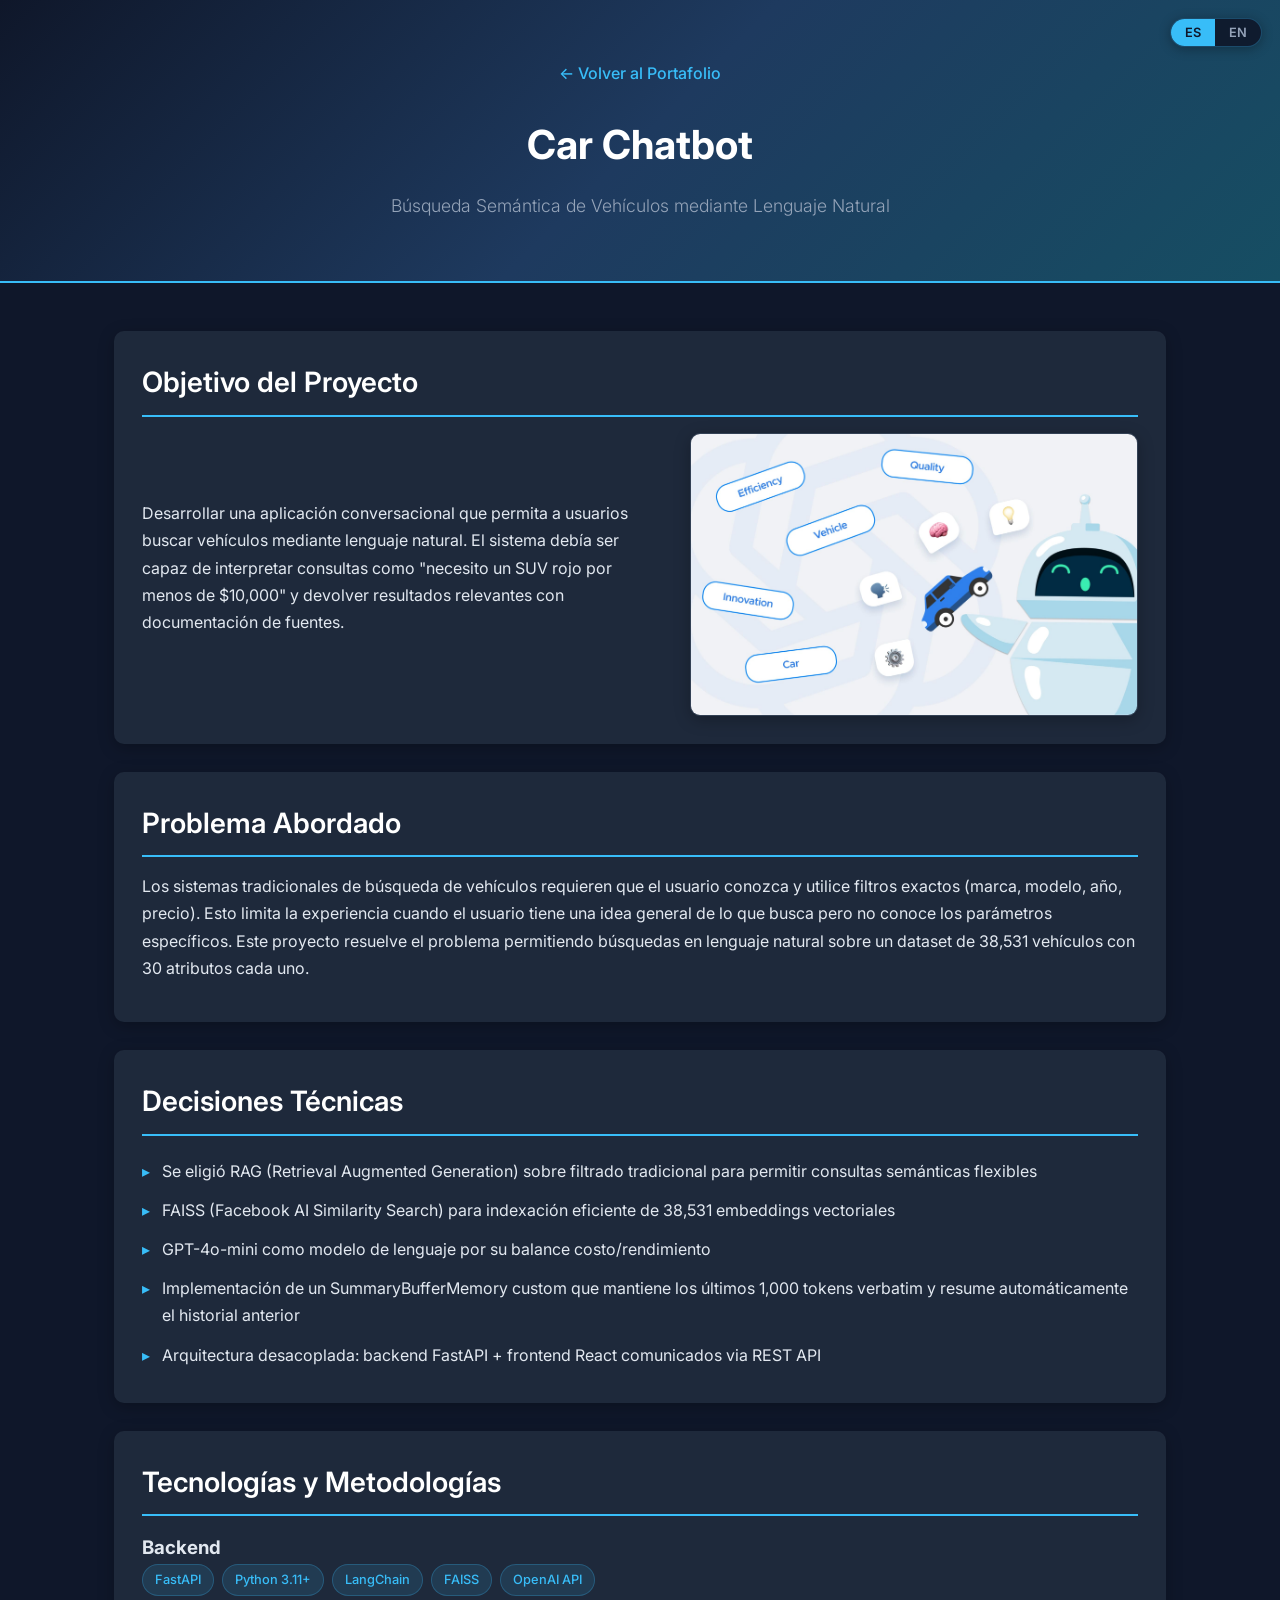
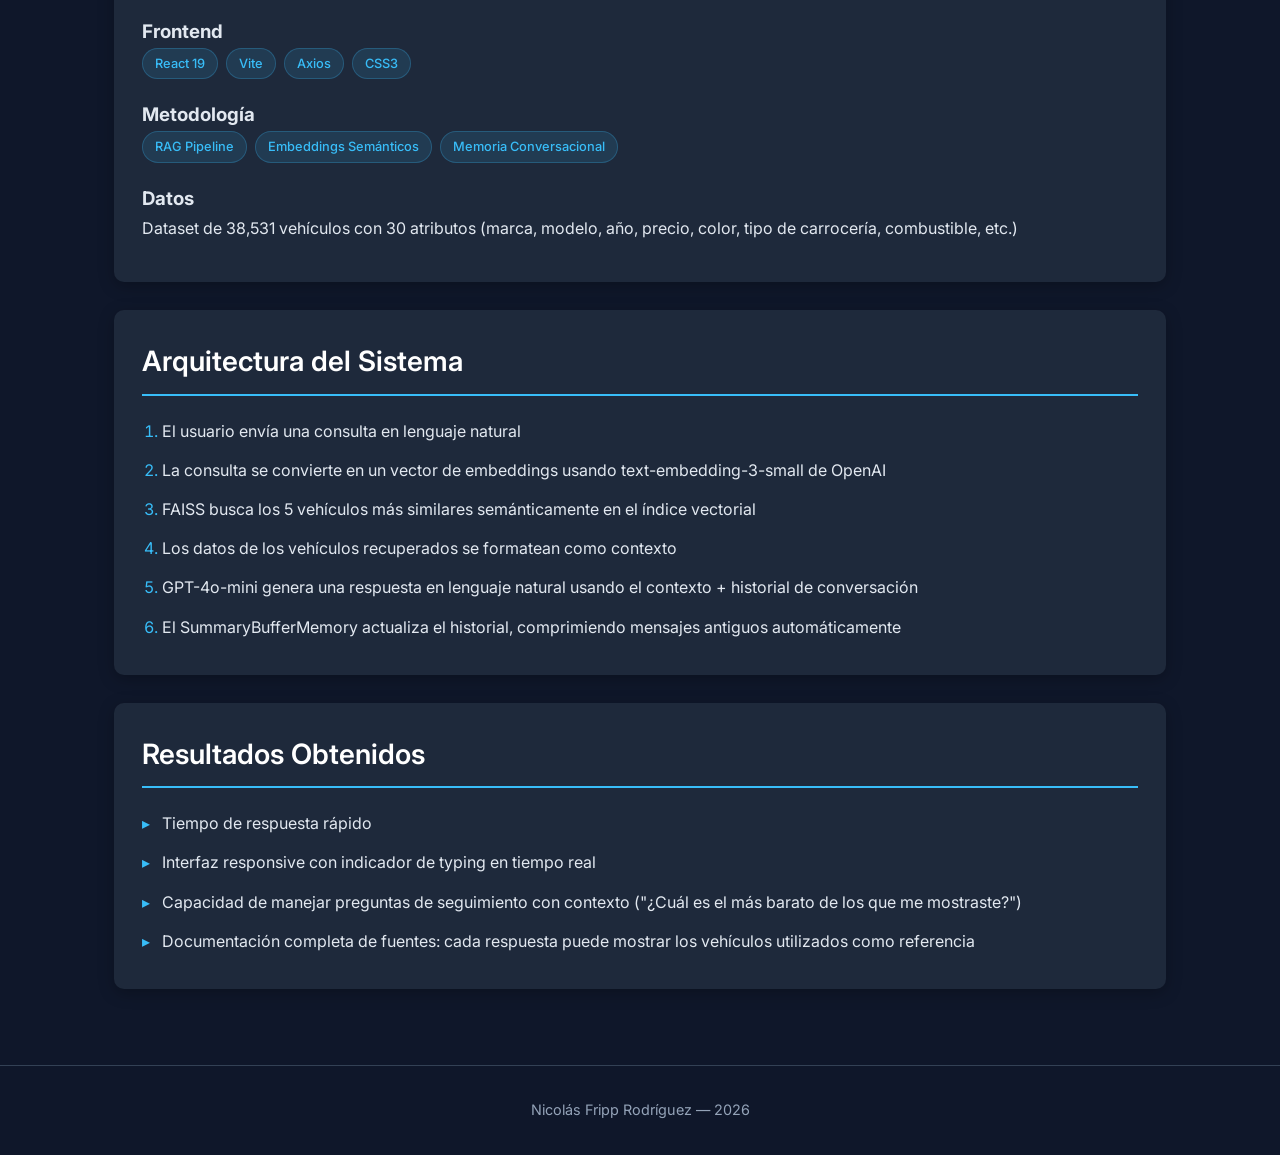
==== commit 36c20611: "refactor: simplify project descriptions and rename Fútbol Predictor Co-Authored-By: Claude Opus 4.6 " ====
--- a/car-chatbot.html
+++ b/car-chatbot.html
@@ -20,7 +20,7 @@
     <section class="detail-section">
       <h2 data-i18n="chatbot.obj.title">Objetivo del Proyecto</h2>
       <div class="detail-with-image">
-        <p data-i18n="chatbot.obj.text">Desarrollar una aplicación conversacional que permita a usuarios buscar vehículos mediante lenguaje natural, superando las limitaciones de los filtros tradicionales de búsqueda. El sistema debía ser capaz de interpretar consultas complejas como "necesito un SUV rojo por menos de $10,000" y devolver resultados relevantes con documentación de fuentes.</p>
+        <p data-i18n="chatbot.obj.text">Desarrollar una aplicación conversacional que permita a usuarios buscar vehículos mediante lenguaje natural. El sistema debía ser capaz de interpretar consultas como "necesito un SUV rojo por menos de $10,000" y devolver resultados relevantes con documentación de fuentes.</p>
         <img class="project-hero" src="car-chatbot.jpg" alt="Car Chatbot - Búsqueda Semántica de Vehículos">
       </div>
     </section>
@@ -35,7 +35,7 @@
       <ul>
         <li data-i18n="chatbot.tech.li1">Se eligió RAG (Retrieval Augmented Generation) sobre filtrado tradicional para permitir consultas semánticas flexibles</li>
         <li data-i18n="chatbot.tech.li2">FAISS (Facebook AI Similarity Search) para indexación eficiente de 38,531 embeddings vectoriales</li>
-        <li data-i18n="chatbot.tech.li3">GPT-4o-mini como modelo de lenguaje por su balance costo/rendimiento (~$0.0001 USD por consulta)</li>
+        <li data-i18n="chatbot.tech.li3">GPT-4o-mini como modelo de lenguaje por su balance costo/rendimiento</li>
         <li data-i18n="chatbot.tech.li4">Implementación de un SummaryBufferMemory custom que mantiene los últimos 1,000 tokens verbatim y resume automáticamente el historial anterior</li>
         <li data-i18n="chatbot.tech.li5">Arquitectura desacoplada: backend FastAPI + frontend React comunicados via REST API</li>
       </ul>
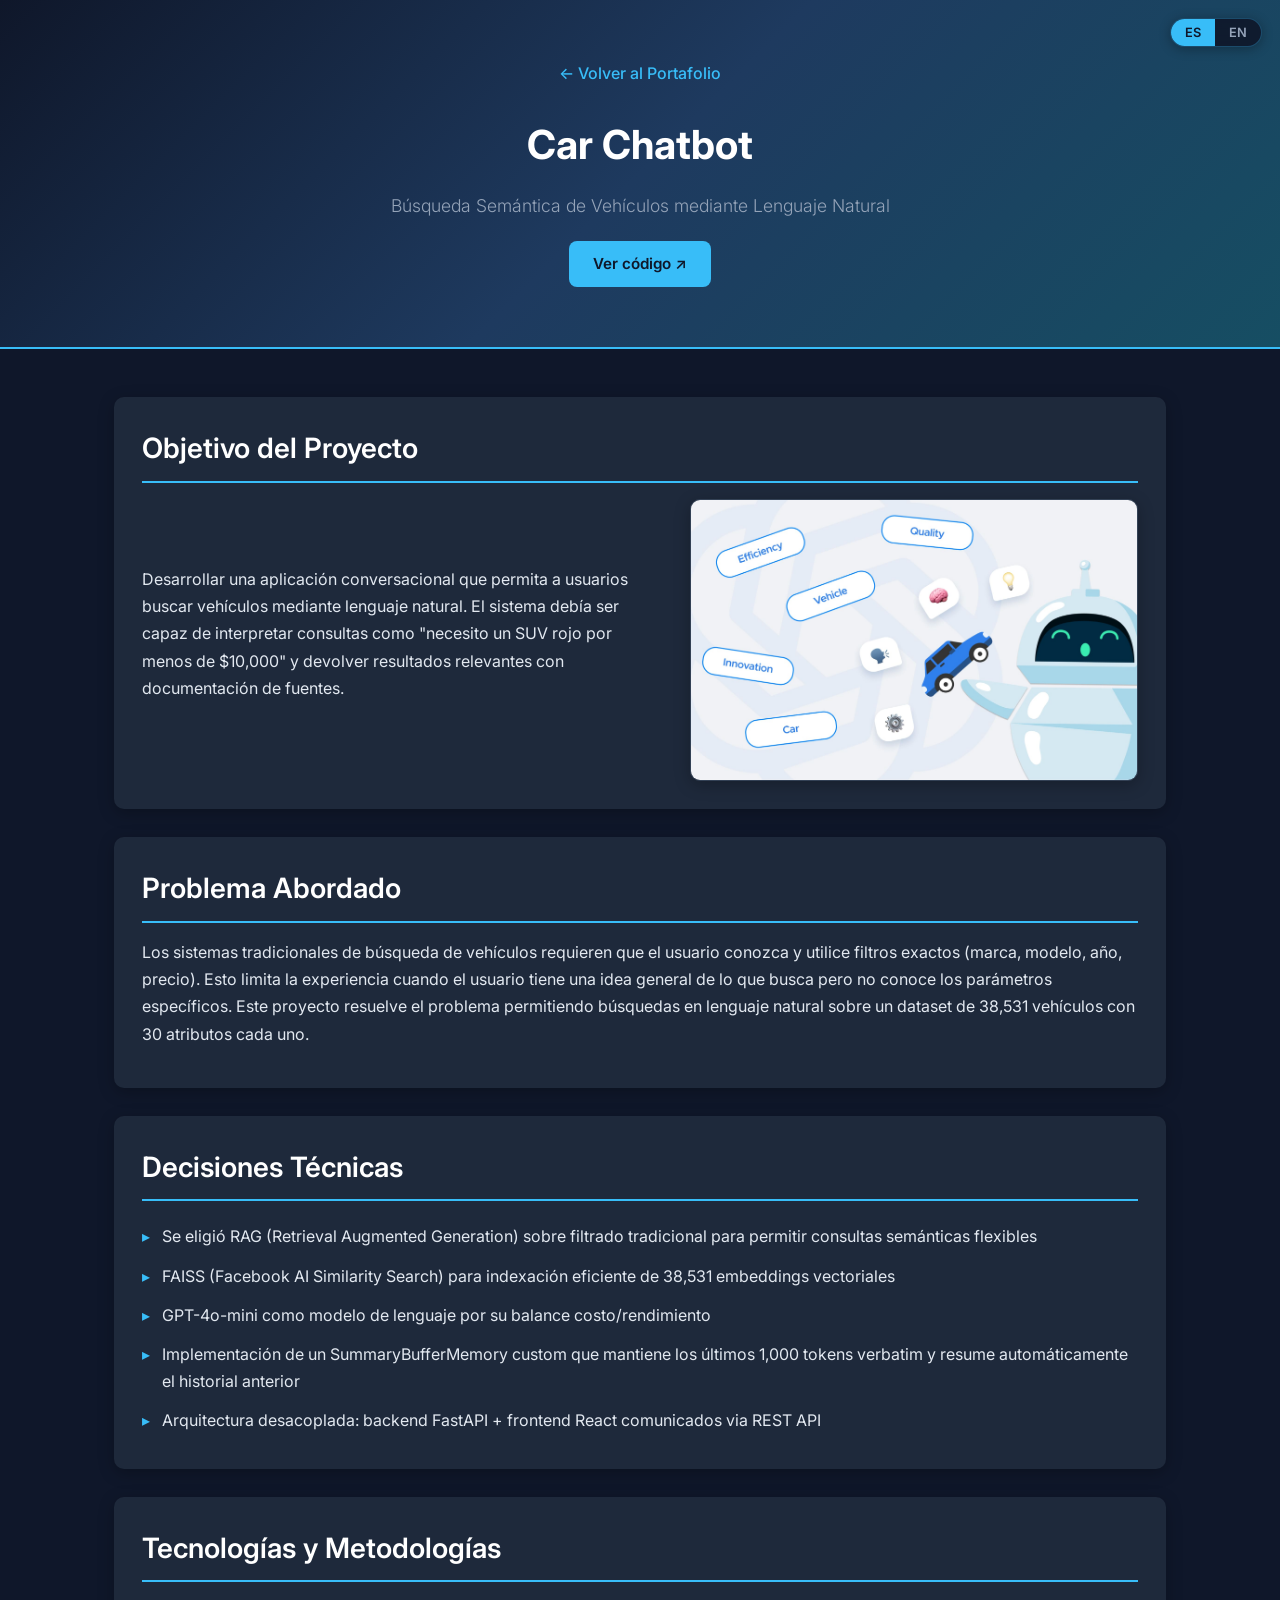
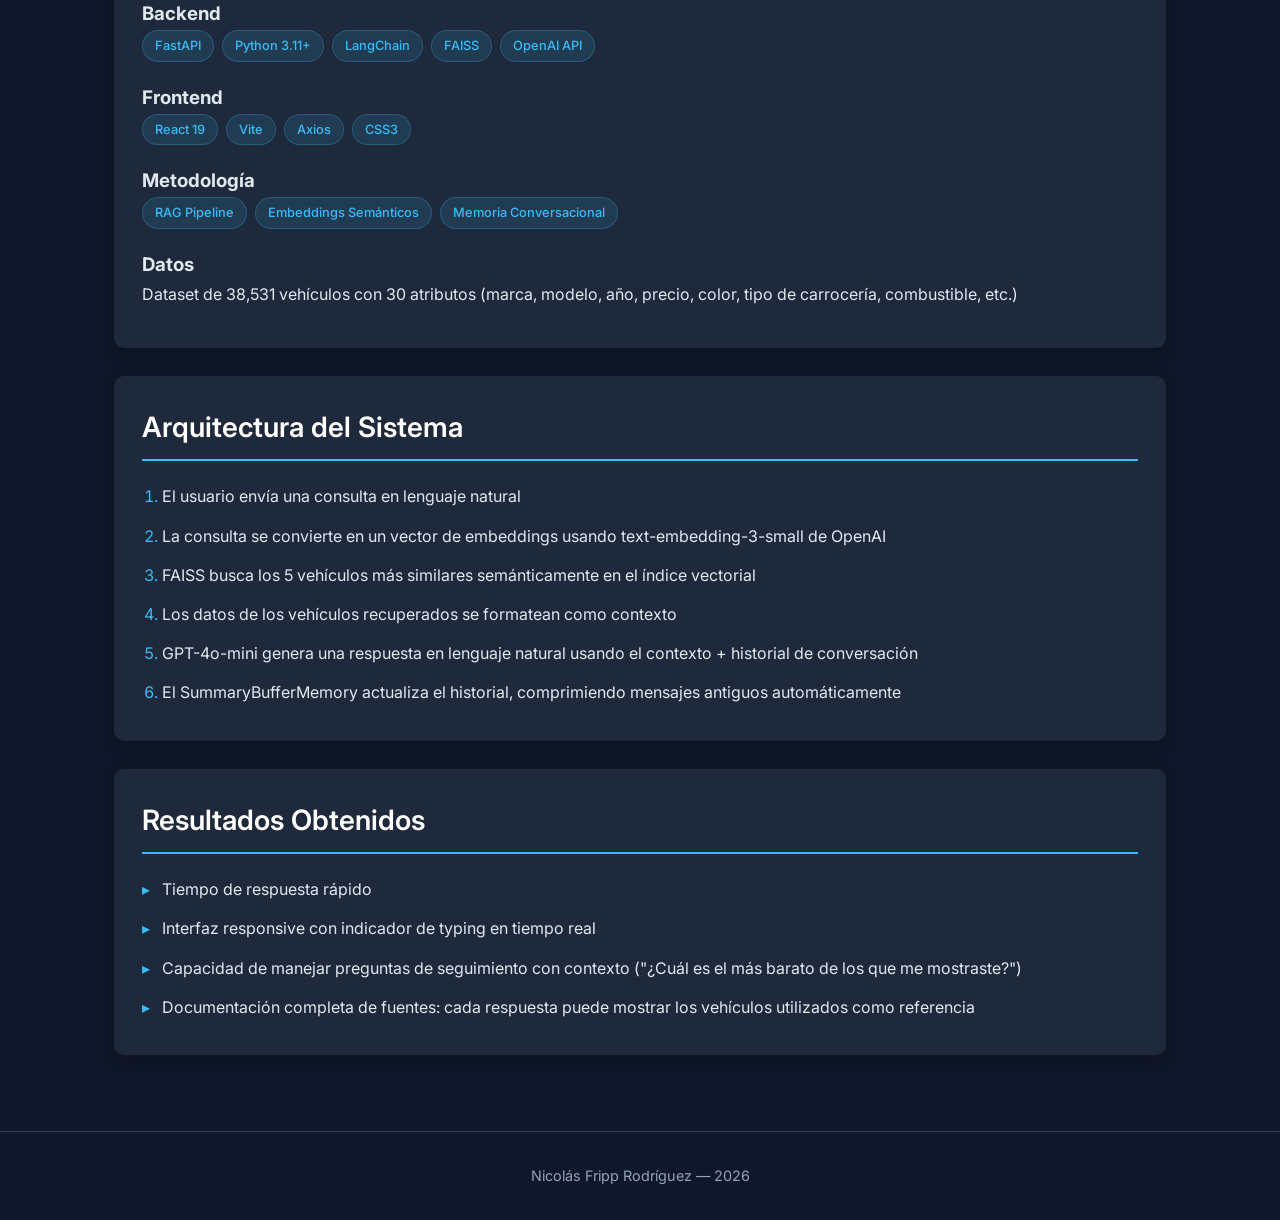
==== commit 34566a1e: "Add GitHub code links to project pages" ====
--- a/car-chatbot.html
+++ b/car-chatbot.html
@@ -13,6 +13,7 @@
     <a class="back-link" href="index.html" data-i18n="back">&larr; Volver al Portafolio</a>
     <h1>Car Chatbot</h1>
     <p data-i18n="chatbot.subtitle">Búsqueda Semántica de Vehículos mediante Lenguaje Natural</p>
+    <a class="btn repo-btn" href="https://github.com/nicolasfripp/nicolasfripp.github.io/tree/master/public%20projects/car_chatbot" target="_blank" rel="noopener noreferrer" data-i18n="btn.codigo">Ver código ↗</a>
   </header>
 
   <main>
--- a/estilo.css
+++ b/estilo.css
@@ -273,6 +273,10 @@
   transform: translateY(-1px);
 }
 
+.repo-btn {
+  margin-top: 20px;
+}
+
 /* Links Section */
 .links-list {
   list-style: none;
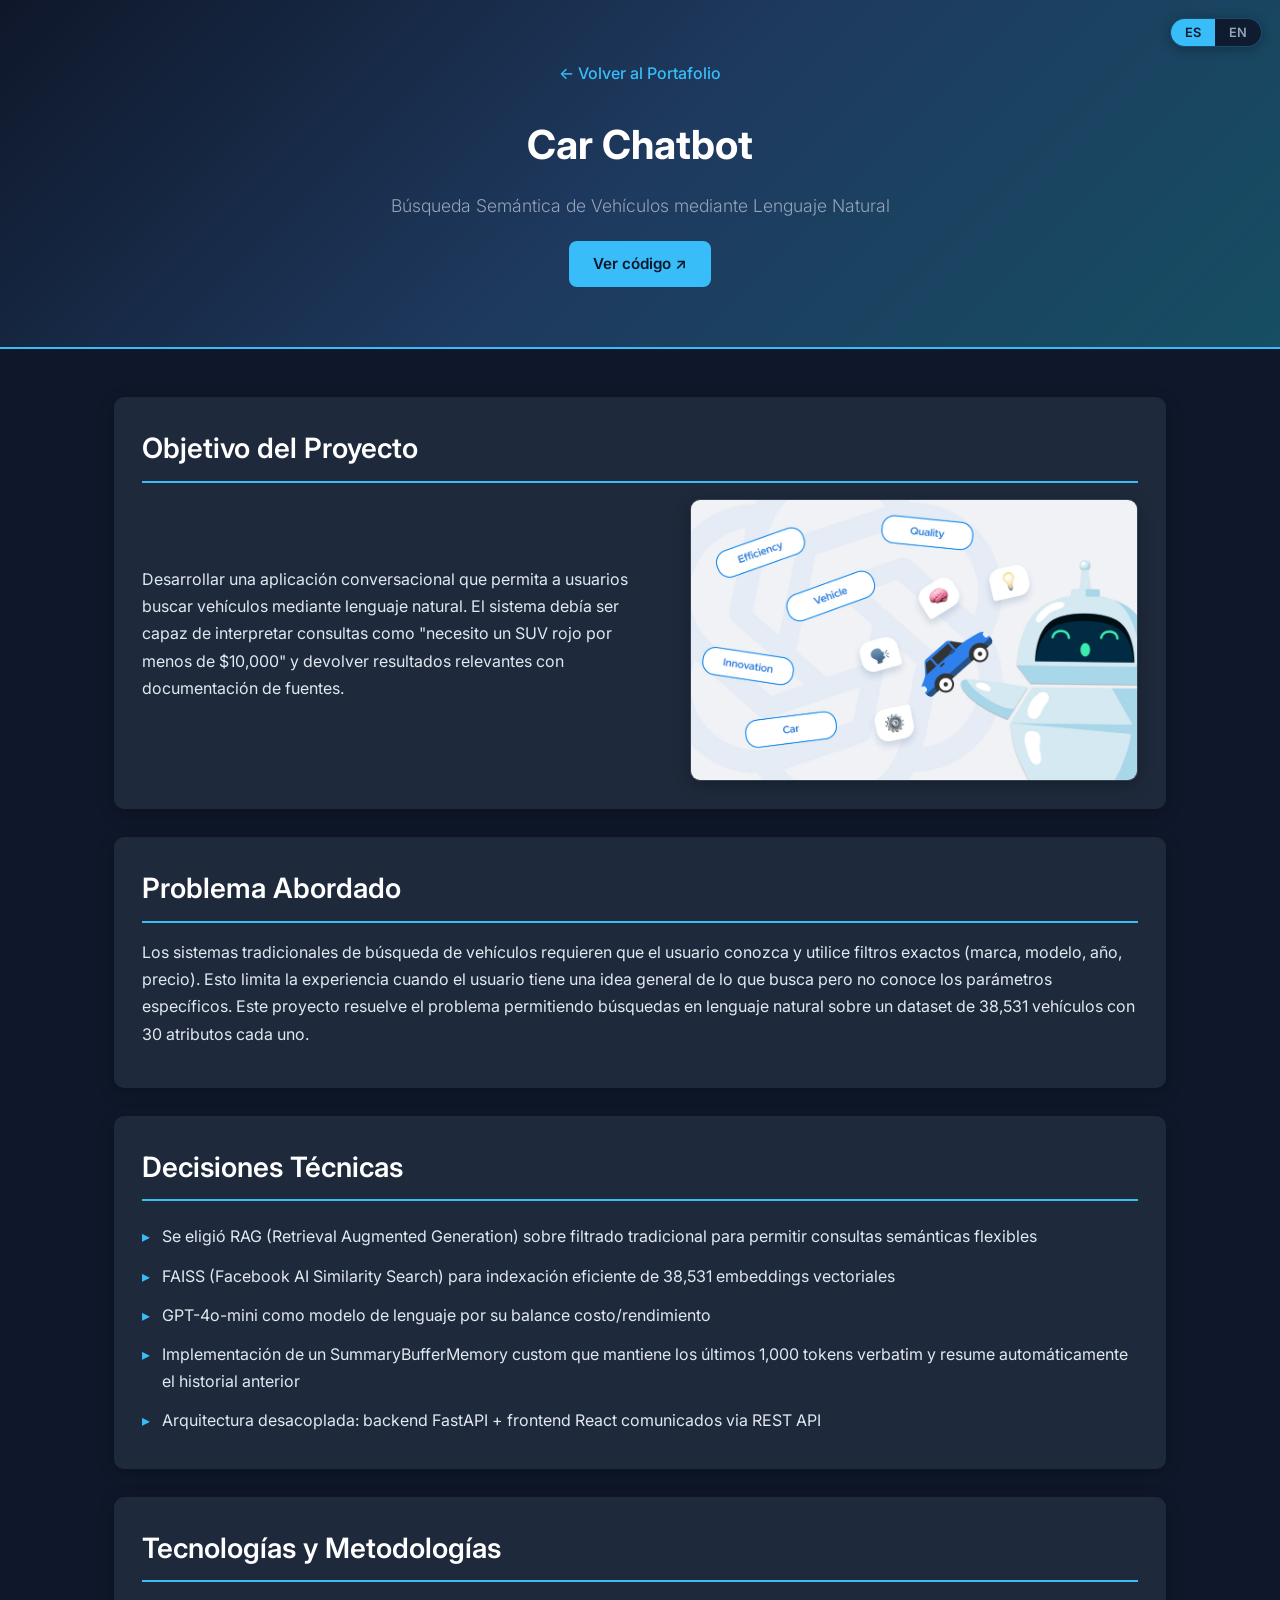
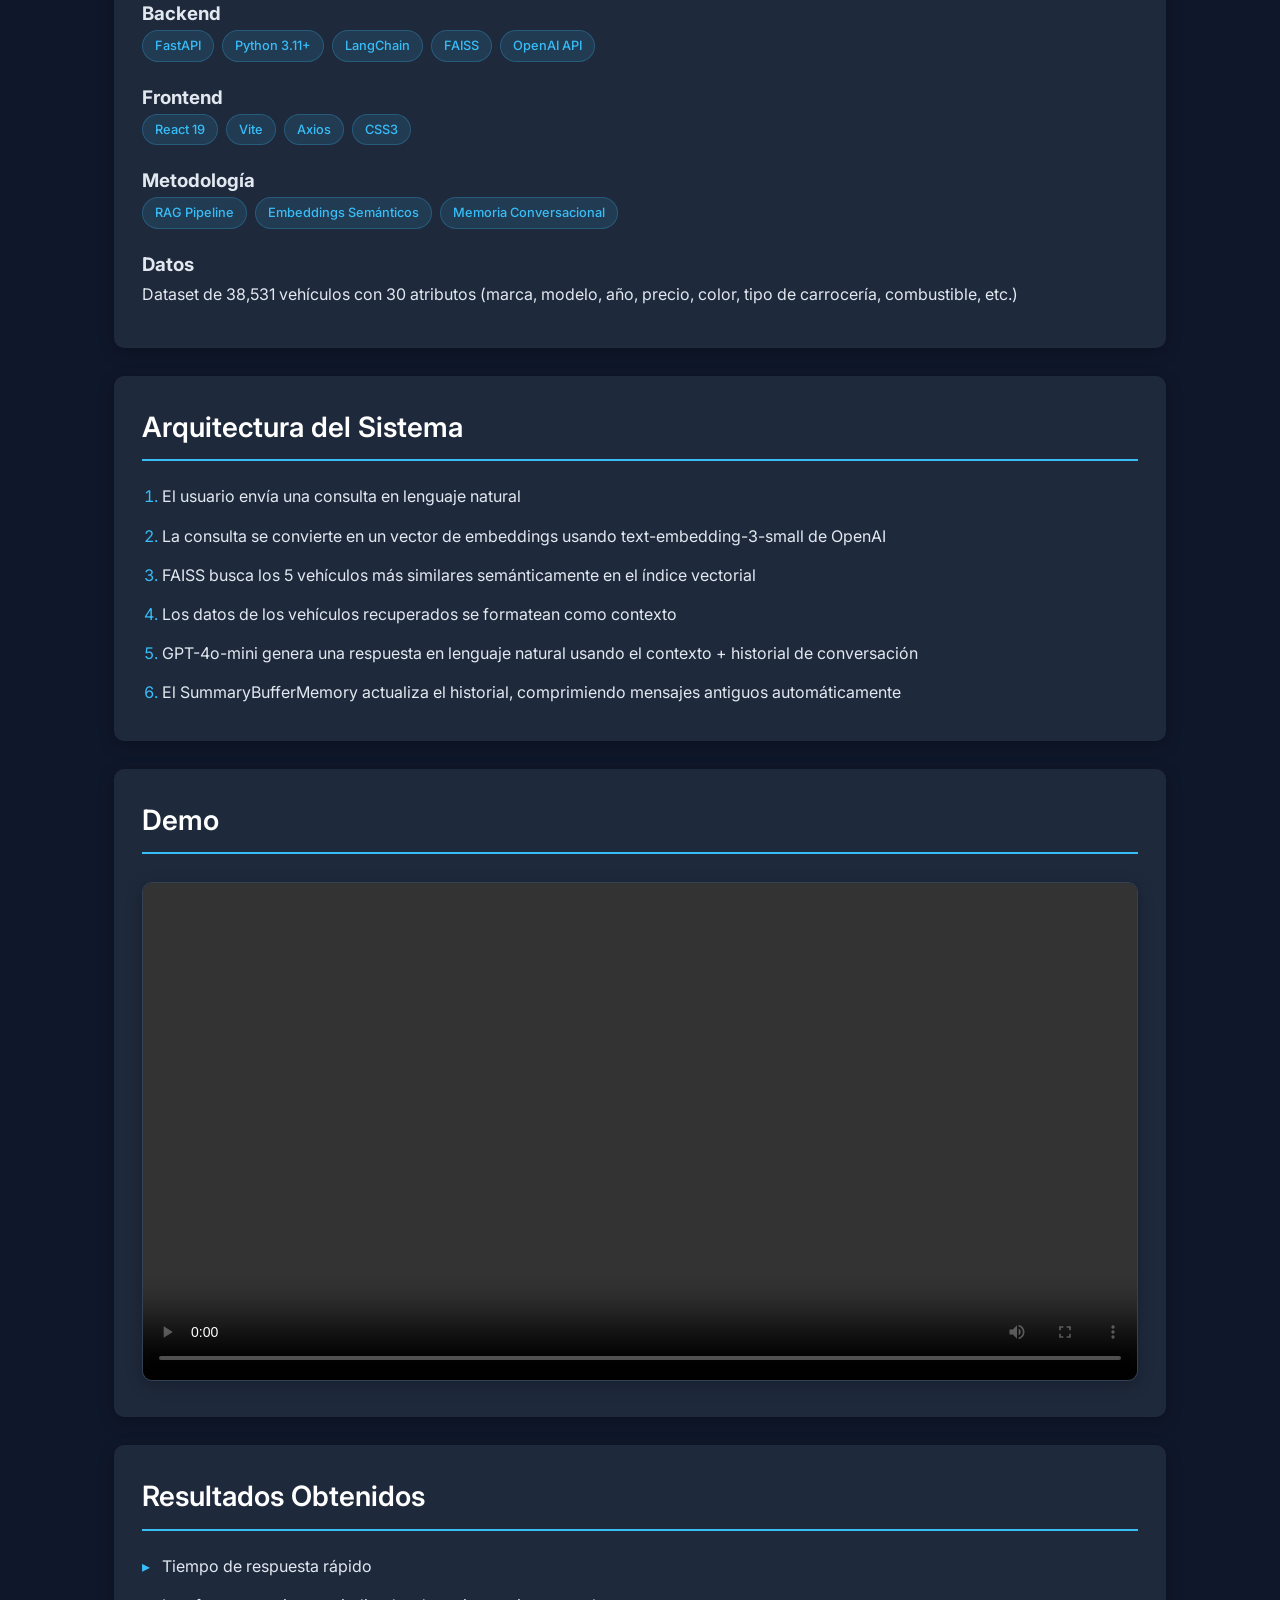
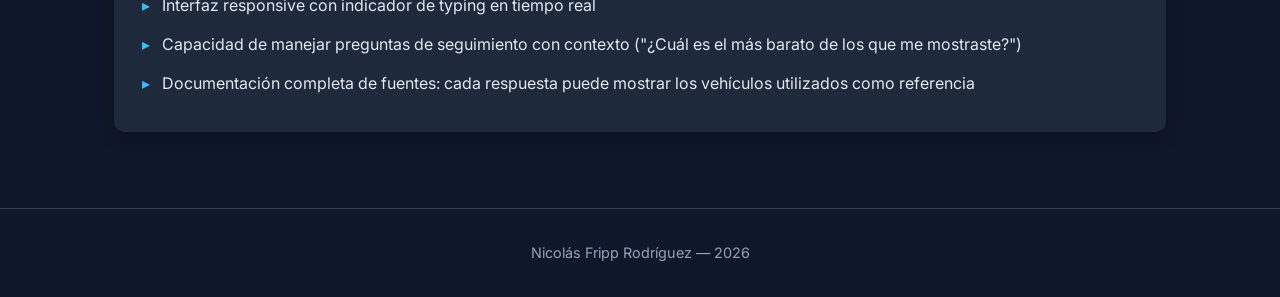
==== commit a7a85d8b: "Add results tables, demo video, and improve project pages - Replace bullet lists with comparison tab" ====
--- a/car-chatbot.html
+++ b/car-chatbot.html
@@ -86,6 +86,13 @@
     </section>
 
     <section class="detail-section">
+      <h2>Demo</h2>
+      <video class="demo-video" controls preload="metadata">
+        <source src="public%20projects/car_chatbot/demo.mp4" type="video/mp4">
+      </video>
+    </section>
+
+    <section class="detail-section">
       <h2 data-i18n="chatbot.res.title">Resultados Obtenidos</h2>
       <ul>
         <li data-i18n="chatbot.res.li1">Tiempo de respuesta rápido</li>
--- a/estilo.css
+++ b/estilo.css
@@ -393,6 +393,54 @@
   color: var(--color-accent);
 }
 
+/* Results Table */
+.results-table {
+  width: 100%;
+  border-collapse: collapse;
+  margin-top: 16px;
+}
+
+.results-table th,
+.results-table td {
+  padding: 12px 16px;
+  text-align: left;
+  border-bottom: 1px solid var(--color-border);
+}
+
+.results-table th {
+  color: var(--color-accent);
+  font-weight: 600;
+  font-size: 0.9rem;
+  text-transform: uppercase;
+  letter-spacing: 0.5px;
+}
+
+.results-table td {
+  color: var(--color-text);
+}
+
+.results-table tbody tr:hover {
+  background-color: rgba(56, 189, 248, 0.05);
+}
+
+.results-table .best-row {
+  background-color: rgba(56, 189, 248, 0.08);
+  font-weight: 600;
+}
+
+.results-table .best-row td {
+  color: #ffffff;
+}
+
+/* Demo Video */
+.demo-video {
+  width: 100%;
+  border-radius: 10px;
+  margin-top: 12px;
+  border: 1px solid var(--color-border);
+  box-shadow: 0 4px 16px rgba(0, 0, 0, 0.25);
+}
+
 /* Footer */
 footer {
   text-align: center;
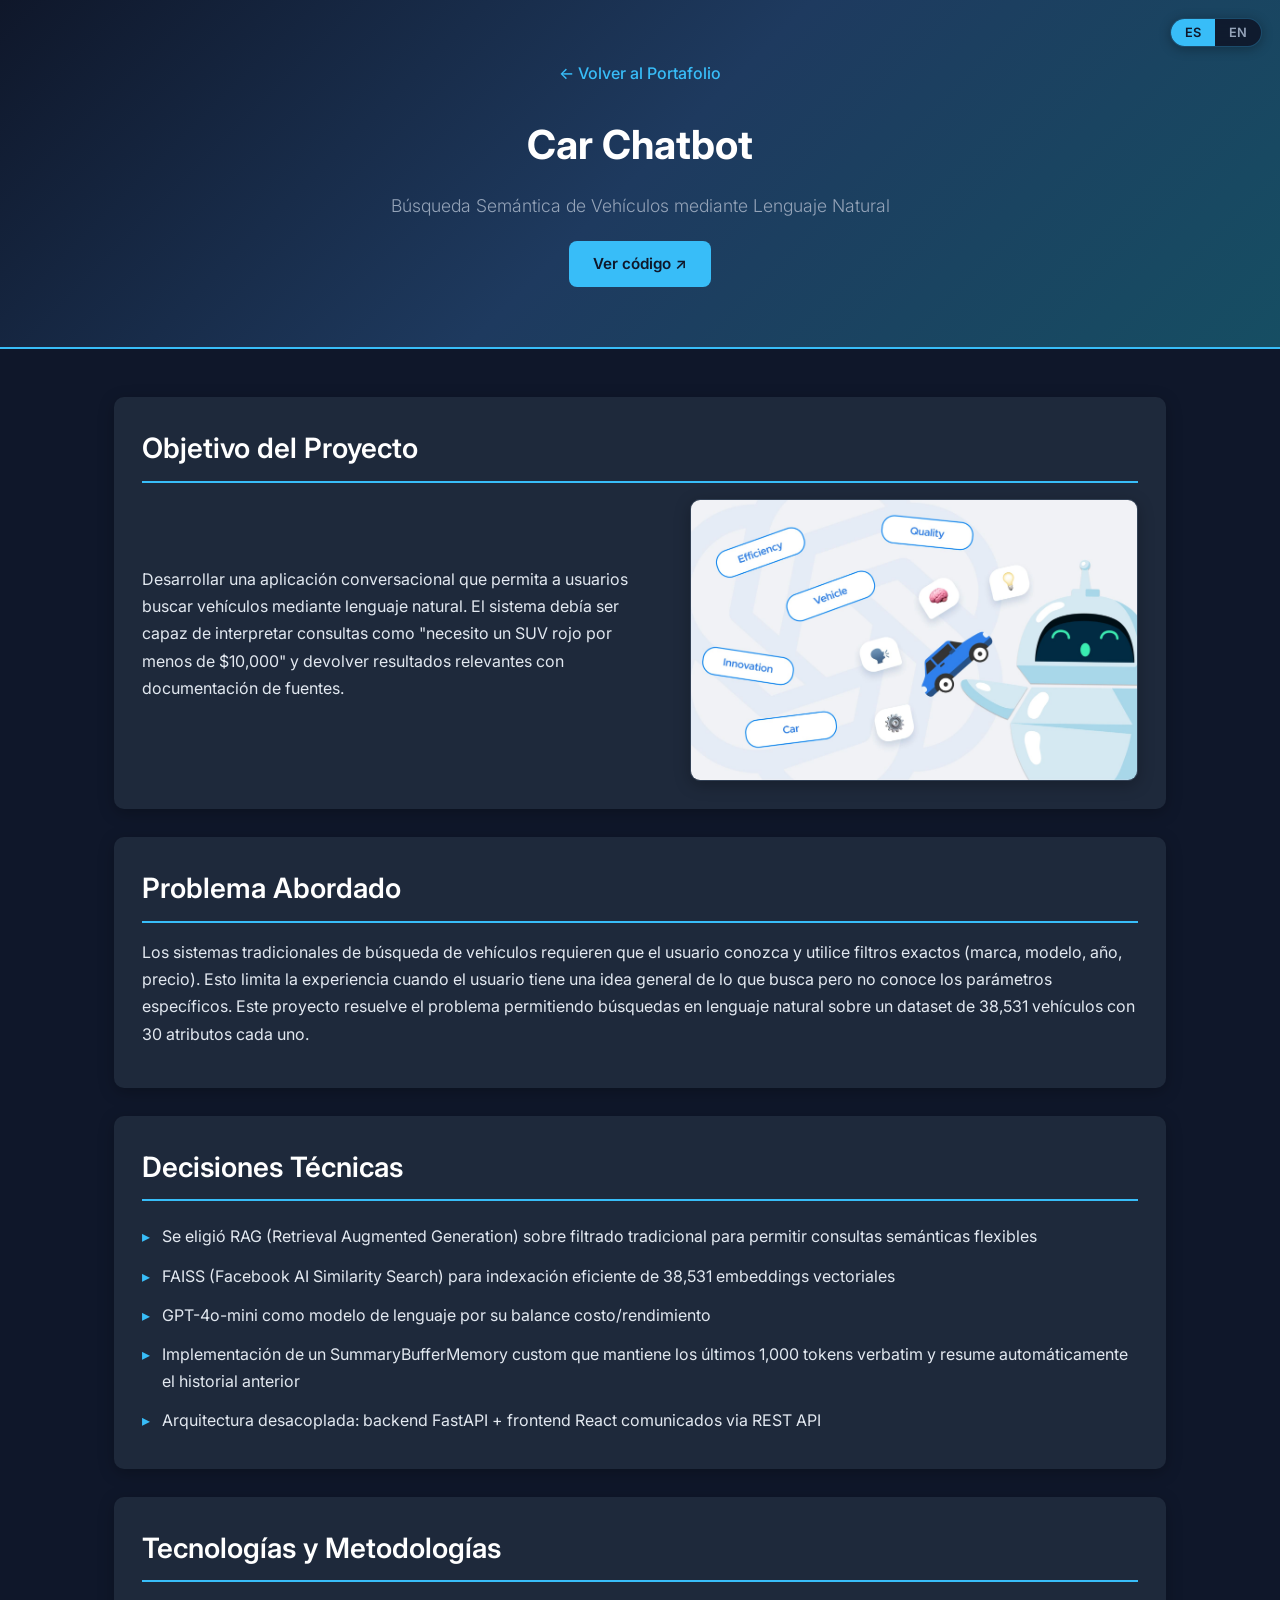
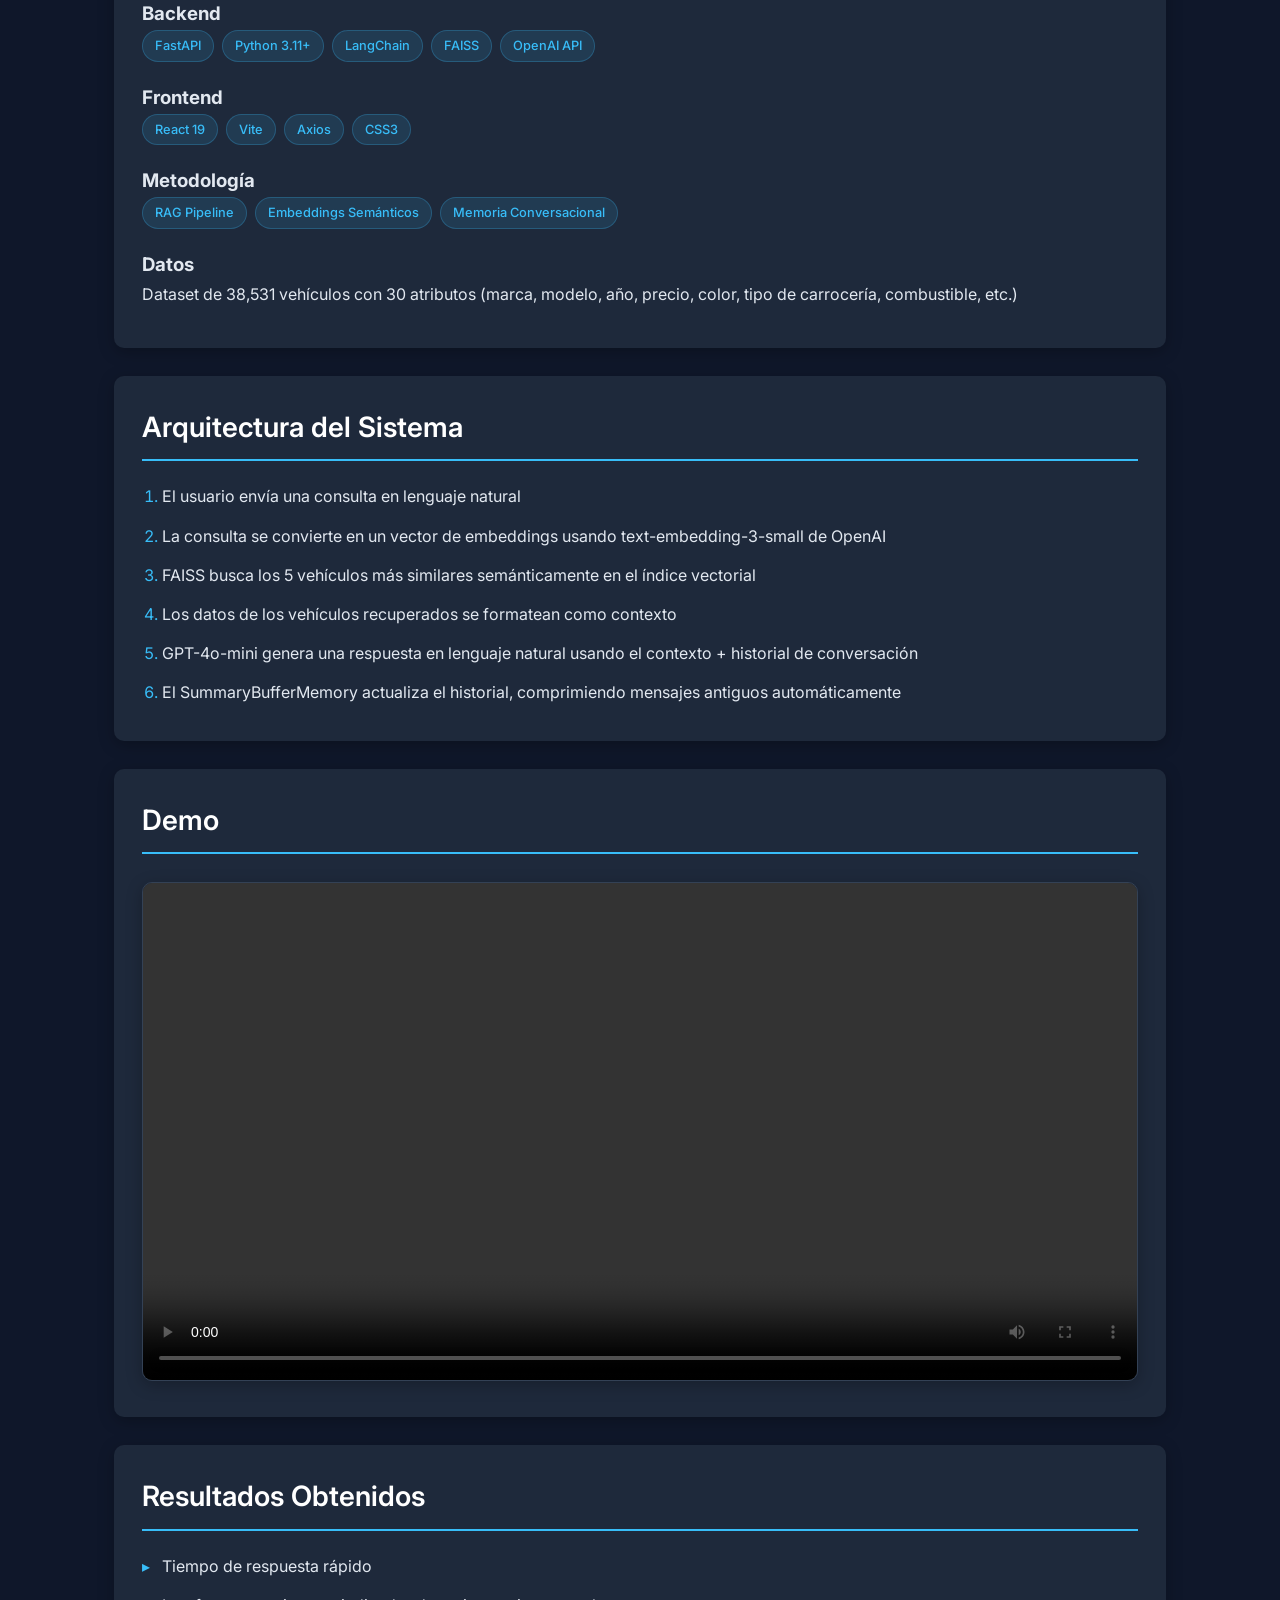
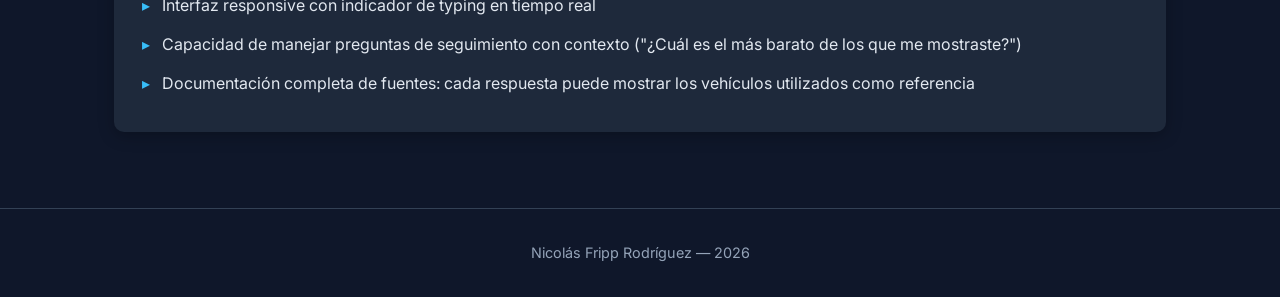
==== commit 23b2a64e: "Add animations to project detail pages and hover focus effect - Header fade-in + slide-down animatio" ====
--- a/car-chatbot.html
+++ b/car-chatbot.html
@@ -9,7 +9,7 @@
 </head>
 <body>
 
-  <header>
+  <header class="header-animate">
     <a class="back-link" href="index.html" data-i18n="back">&larr; Volver al Portafolio</a>
     <h1>Car Chatbot</h1>
     <p data-i18n="chatbot.subtitle">Búsqueda Semántica de Vehículos mediante Lenguaje Natural</p>
@@ -109,5 +109,20 @@
   </footer>
 
   <script src="i18n.js"></script>
+  <script>
+    document.querySelectorAll('.detail-section').forEach(function(section, i) {
+      section.classList.add('reveal');
+      section.style.setProperty('--section-index', i);
+    });
+    var observer = new IntersectionObserver(function(entries) {
+      entries.forEach(function(entry) {
+        if (entry.isIntersecting) {
+          entry.target.classList.add('visible');
+          observer.unobserve(entry.target);
+        }
+      });
+    }, { threshold: 0.1 });
+    document.querySelectorAll('.reveal').forEach(function(el) { observer.observe(el); });
+  </script>
 </body>
 </html>
--- a/estilo.css
+++ b/estilo.css
@@ -182,7 +182,7 @@
   padding: 0;
   border-left: 4px solid var(--color-accent);
   box-shadow: 0 4px 16px rgba(0, 0, 0, 0.25);
-  transition: transform 0.2s ease, box-shadow 0.2s ease, border-color 0.2s ease;
+  transition: transform 0.3s ease, box-shadow 0.3s ease, border-color 0.3s ease, opacity 0.3s ease;
   cursor: pointer;
   display: flex;
   flex-direction: column;
@@ -196,9 +196,13 @@
   flex: 1;
 }
 
+.projects-grid:has(.project-card:hover) .project-card:not(:hover) {
+  opacity: 0.4;
+}
+
 .project-card:hover {
-  transform: translateY(-2px);
-  box-shadow: 0 6px 24px rgba(0, 0, 0, 0.35);
+  transform: translateY(-4px);
+  box-shadow: 0 8px 32px rgba(56, 189, 248, 0.15), 0 6px 24px rgba(0, 0, 0, 0.35);
   border-left-color: var(--color-accent-dark);
 }
 
@@ -458,6 +462,31 @@
   color: var(--color-accent);
 }
 
+/* Page Entry Animation */
+@keyframes fadeSlideDown {
+  from {
+    opacity: 0;
+    transform: translateY(-20px);
+  }
+  to {
+    opacity: 1;
+    transform: translateY(0);
+  }
+}
+
+.header-animate .back-link,
+.header-animate h1,
+.header-animate p,
+.header-animate .btn {
+  opacity: 0;
+  animation: fadeSlideDown 0.6s ease forwards;
+}
+
+.header-animate .back-link { animation-delay: 0.1s; }
+.header-animate h1 { animation-delay: 0.25s; }
+.header-animate p { animation-delay: 0.4s; }
+.header-animate .btn { animation-delay: 0.55s; }
+
 /* Scroll Reveal Animations */
 .reveal {
   opacity: 0;
@@ -472,6 +501,10 @@
 
 .project-card.reveal {
   transition-delay: calc(var(--card-index, 0) * 0.1s);
+}
+
+.detail-section.reveal {
+  transition-delay: calc(var(--section-index, 0) * 0.08s);
 }
 
 /* Focus States (Accessibility) */
